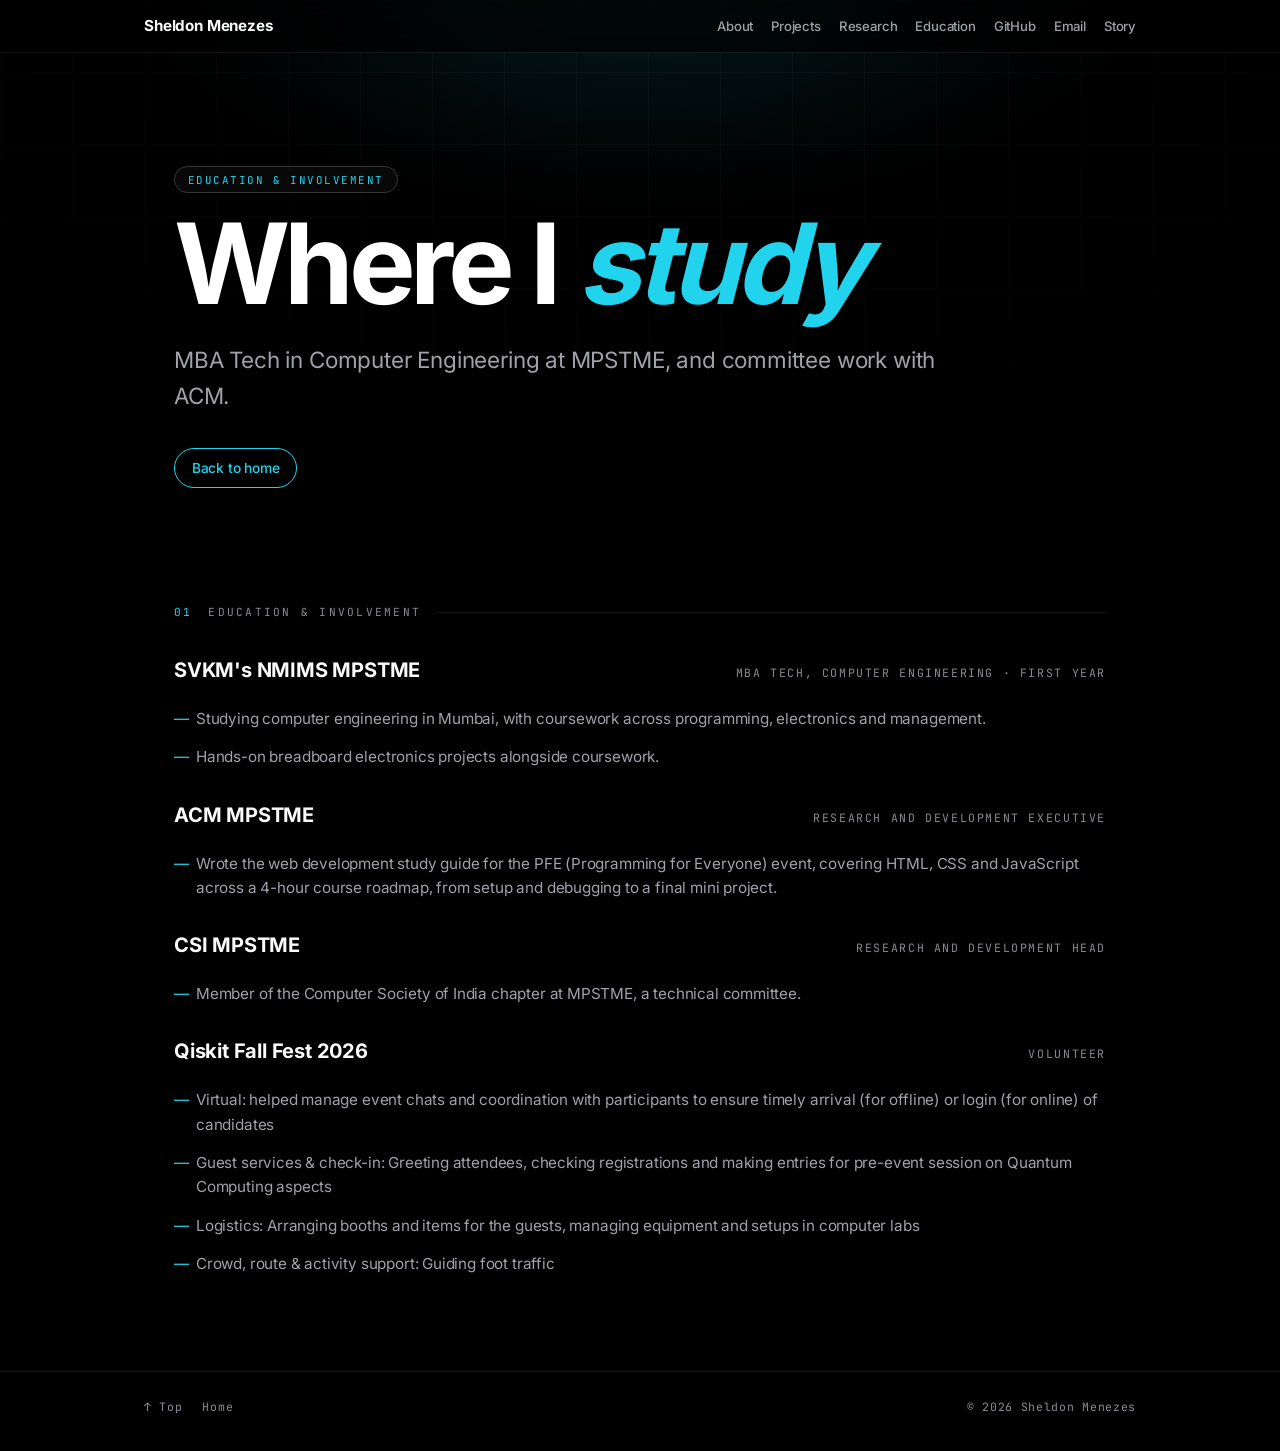
==== education.html @ 3f1d1979 "Update education.html" ====
<!doctype html>
<html lang="en">
<head>
<meta charset="utf-8">
<meta name="viewport" content="width=device-width, initial-scale=1">
<meta name="theme-color" content="#101311">
<meta name="description" content="Education and involvement: MBA Tech Computer Engineering at SVKM NMIMS MPSTME, and ACM MPSTME.">
<title>Education | Sheldon Menezes</title>
<meta property="og:type" content="website"><meta property="og:site_name" content="Sheldon Menezes"><meta property="og:title" content="Education | Sheldon Menezes"><meta property="og:description" content="Education and involvement: MBA Tech Computer Engineering at SVKM NMIMS MPSTME, and ACM MPSTME."><meta property="og:url" content="https://brightshadow.xyz/education.html"><meta name="twitter:card" content="summary_large_image"><meta name="twitter:title" content="Education | Sheldon Menezes"><meta name="twitter:description" content="Education and involvement: MBA Tech Computer Engineering at SVKM NMIMS MPSTME, and ACM MPSTME."><link rel="icon" type="image/svg+xml" href="favicon.svg">
<meta property="og:image" content="https://brightshadow.xyz/og-image.png"><meta property="og:image:width" content="1200"><meta property="og:image:height" content="630"><meta property="og:image:alt" content="Sheldon Menezes logo, a white outlined spade on black"><meta name="twitter:image" content="https://brightshadow.xyz/og-image.png">
<link rel="icon" type="image/png" sizes="32x32" href="favicon-32.png"><link rel="icon" type="image/png" sizes="192x192" href="icon-192.png"><link rel="apple-touch-icon" href="apple-touch-icon.png">
<style>
@font-face{font-family:Instrument Serif;font-style:italic;font-weight:400;font-display:swap;src:url([data-uri])format("woff2")}@font-face{font-family:Inter;font-style:normal;font-weight:100 900;font-display:swap;src:url([data-uri])format("woff2")}@font-face{font-family:JetBrains Mono;font-style:normal;font-weight:400 800;font-display:swap;src:url([data-uri])format("woff2")}:root{--lightningcss-light:initial;--lightningcss-dark: ;color-scheme:light dark;--bg:#14120f;--bg-lift:#1d1a15;--ink:#ede8df;--ink-dim:#a69d8e;--ink-faint:#8b8375;--accent:#e0a054;--hairline:#ede8df1a;--pill-border:#ede8df38;--nav-bg:#14120f8c;--code-bg:#100e0b;--grain-opacity:.05;--mono:"JetBrains Mono", ui-monospace, SFMono-Regular, Menlo, Consolas, monospace}@media (prefers-color-scheme:dark){:root{--lightningcss-light: ;--lightningcss-dark:initial}}:root[data-theme=light]{--lightningcss-light:initial;--lightningcss-dark: ;color-scheme:light;--bg:#f7f4ee;--bg-lift:#efe9dd;--ink:#211d18;--ink-dim:#6e6659;--ink-faint:#706859;--accent:#a8492a;--hairline:#ddd6c9;--pill-border:#c9c1b1;--nav-bg:#f7f4ee9e;--code-bg:#efe9dd;--grain-opacity:.11}@media (width<=640px){:root{--nav-bg:#14120fcc}:root[data-theme=light]{--nav-bg:#f7f4eed6}}*{box-sizing:border-box;margin:0;padding:0}html{scroll-behavior:smooth}body{background:var(--bg);color:var(--ink);-webkit-font-smoothing:antialiased;font-family:Inter,system-ui,-apple-system,sans-serif;font-size:16px;line-height:1.6}body:after{content:"";z-index:200;pointer-events:none;opacity:var(--grain-opacity);background-image:url("data:image/svg+xml,%3Csvg xmlns='http://www.w3.org/2000/svg' width='180' height='180'%3E%3Cfilter id='n'%3E%3CfeTurbulence type='fractalNoise' baseFrequency='0.9' numOctaves='3' stitchTiles='stitch'/%3E%3C/filter%3E%3Crect width='100%25' height='100%25' filter='url(%23n)'/%3E%3C/svg%3E");position:fixed;inset:0}a{color:inherit}::selection{background:var(--accent);color:var(--bg)}img{max-width:100%}.wrap{max-width:980px;margin:0 auto;padding:0 24px}.wrap-wide{max-width:1040px;margin:0 auto;padding:0 24px}body>nav{z-index:100;background:var(--nav-bg);backdrop-filter:blur(18px);border-bottom:1px solid var(--hairline);position:fixed;top:0;left:0;right:0}.theme-toggle{color:var(--ink-dim);cursor:pointer;background:0 0;border:none;justify-content:center;align-items:center;padding:2px;line-height:0;transition:color .2s,transform .15s;display:inline-flex}.theme-toggle:hover{color:var(--accent)}.theme-toggle:active{transform:scale(.88)}.theme-toggle svg{width:18px;height:18px;display:block}.theme-toggle .i-moon,:root[data-theme=light] .theme-toggle .i-sun{display:none}:root[data-theme=light] .theme-toggle .i-moon{display:block}.quick .theme-toggle{border:1px solid var(--pill-border);width:40px;height:40px;color:var(--ink);border-radius:999px}.quick .theme-toggle:hover{border-color:var(--accent);color:var(--accent)}@media (width<=640px){.quick li:has(.theme-toggle){display:none}}.js body>nav{opacity:0;pointer-events:none;transition:transform .35s,opacity .35s;transform:translateY(-100%)}.js body>nav.show{opacity:1;pointer-events:auto;transform:translateY(0)}.js body.has-topnav>nav{opacity:1;pointer-events:auto;transform:none}.nav-inner{flex-wrap:wrap;justify-content:space-between;align-items:center;gap:0 16px;max-width:1040px;min-height:52px;margin:0 auto;padding:0 24px;display:flex}.wordmark{letter-spacing:-.01em;white-space:nowrap;padding:14px 0;font-size:.95rem;font-weight:700;text-decoration:none}.nav-links{flex-wrap:wrap;align-items:center;gap:18px;padding:8px 0;display:flex}.nav-links a{color:var(--ink-dim);white-space:nowrap;font-size:.82rem;font-weight:500;text-decoration:none;transition:color .15s}.nav-links a.here{color:var(--accent)}.nav-links a:hover{color:var(--accent);text-underline-offset:4px;text-decoration:underline}header.hero{align-items:flex-end;min-height:min(60vh,600px);padding-top:88px;padding-bottom:52px;display:flex}.kicker{font-family:var(--mono);letter-spacing:.18em;color:var(--accent);margin-bottom:20px;font-size:.72rem}.hero h1{letter-spacing:-.035em;margin-bottom:24px;font-size:clamp(3rem,11vw,7rem);font-weight:900;line-height:.98}.tagline{color:var(--ink-dim);max-width:34em;margin-bottom:34px;font-size:clamp(1.1rem,2.4vw,1.4rem)}.tagline em{color:var(--ink);letter-spacing:.005em;font-family:Instrument Serif,Georgia,serif;font-size:1.14em;font-style:italic}.quick{flex-wrap:wrap;gap:.6rem;list-style:none;display:flex}.quick a{border:1px solid var(--pill-border);color:var(--ink);border-radius:999px;padding:.5rem 1.05rem;font-size:.86rem;font-weight:500;text-decoration:none;transition:background .16s,color .16s,border-color .16s;display:inline-block}.quick a:hover,.quick a:focus-visible{background:var(--ink);border-color:var(--ink);color:var(--bg)}.quick a.primary{border-color:var(--accent);color:var(--accent)}.quick a.primary:hover,.quick a.primary:focus-visible{background:var(--accent);border-color:var(--accent);color:var(--bg)}main.home{counter-reset:sec}main.home>section{padding:64px 0 24px}.label{counter-increment:sec;font-family:var(--mono);letter-spacing:.2em;text-transform:uppercase;color:var(--ink-faint);align-items:center;gap:1rem;margin-bottom:10px;font-size:.7rem;font-weight:400;display:flex}.label:before{content:counter(sec, decimal-leading-zero);color:var(--accent)}.label:after{content:"";background:var(--hairline);flex:1;height:1px}.js .label:after{transform-origin:0;transition:transform .9s cubic-bezier(.22,1,.36,1) .25s;transform:scaleX(0)}.js .label.in:after{transform:scaleX(1)}.row{border-bottom:1px solid var(--hairline);border-left:2px solid #0000;justify-content:space-between;align-items:baseline;gap:24px;margin:0 -16px;padding:18px 16px;transition:background .18s,border-left-color .18s,transform .18s;display:flex}.row:hover{background:var(--bg-lift);border-left-color:var(--accent);transform:translate(6px)}.row .org{flex:none;min-width:11.5em;font-size:1rem;font-weight:700}.row .finding{color:var(--ink-dim);flex:1;font-size:.95rem}a.row{color:inherit;text-decoration:none}.aside{border-left:2px solid var(--accent);color:var(--ink-dim);max-width:44em;margin-top:22px;padding-left:16px;font-size:.95rem}.aside strong{color:var(--ink);font-weight:500}.row-lg{padding:24px 16px}.row-lg .name{letter-spacing:-.02em;flex:none;min-width:8.5em;font-size:1.6rem;font-weight:700;line-height:1.2}.row-lg:hover .name{color:var(--accent)}.row-lg .name .arrow{color:var(--accent);vertical-align:.25em;margin-left:2px;font-size:1.1rem;font-weight:400}.row-lg .desc{color:var(--ink-dim);flex:1;max-width:30em;font-size:.95rem}.row-lg .desc .stack{font-family:var(--mono);letter-spacing:.04em;color:var(--ink-faint);margin-top:6px;font-size:.72rem;display:block}.xp-head{flex-wrap:wrap;justify-content:space-between;align-items:baseline;gap:16px;padding:22px 0 4px;display:flex}.xp-head h3{letter-spacing:-.01em;font-size:1.25rem;font-weight:700}.xp-head .role{font-family:var(--mono);letter-spacing:.14em;text-transform:uppercase;color:var(--ink-faint);font-size:.72rem}.xp ul{margin:10px 0 0;list-style:none}.xp li{color:var(--ink-dim);padding:7px 0 7px 22px;font-size:.95rem;position:relative}.xp li:before{content:"—";color:var(--accent);position:absolute;left:0}.xp li strong{color:var(--ink);font-weight:500}.campus{border-top:1px solid var(--hairline);color:var(--ink-faint);max-width:44em;margin-top:20px;padding-top:16px;font-size:.88rem}.section-head{align-items:center;gap:1rem;margin-bottom:1.6rem;display:flex}.section-head .label{flex:1;margin-bottom:0}.all-link{font-family:var(--mono);letter-spacing:.08em;color:var(--accent);white-space:nowrap;font-size:.72rem;text-decoration:none}.all-link:hover{text-underline-offset:4px;text-decoration:underline}.see-more-wrap{justify-content:center;margin-top:30px;display:flex}.see-more{font-family:var(--mono);letter-spacing:.12em;text-transform:uppercase;color:var(--ink-dim);border:1px solid var(--pill-border);border-radius:999px;align-items:center;gap:.5rem;padding:.7rem 1.5rem;font-size:.72rem;text-decoration:none;transition:border-color .16s,color .16s,background .16s;display:inline-flex}.see-more:hover{border-color:var(--accent);color:var(--accent);background:var(--bg-lift)}.see-more .arr{transition:transform .16s}.see-more:hover .arr{transform:translate(3px)}.research-list{margin-top:8px}.disclosure{border-bottom:1px solid var(--hairline);border-left:2px solid #0000;margin:0 -16px;padding:22px 16px;transition:background .18s,border-left-color .18s}.disclosure:first-child{border-top:1px solid var(--hairline)}.disclosure:hover{background:var(--bg-lift);border-left-color:var(--accent)}.d-head{flex-wrap:wrap;justify-content:space-between;align-items:baseline;gap:8px 20px;display:flex}.d-org{letter-spacing:-.01em;font-size:1.12rem;font-weight:700}.d-type{font-family:var(--mono);letter-spacing:.14em;text-transform:uppercase;color:var(--accent);white-space:nowrap;font-size:.64rem}.d-detail{color:var(--ink-dim);max-width:54em;margin-top:8px;font-size:.96rem}.cards{grid-template-columns:repeat(2,1fr);gap:26px;display:grid}.cards.three{grid-template-columns:repeat(3,1fr)}.card{border:1px solid var(--hairline);color:inherit;background:var(--bg-lift);border-radius:12px;flex-direction:column;text-decoration:none;transition:transform .2s,border-color .2s;display:flex;overflow:hidden}.card:hover{border-color:var(--pill-border);transform:translateY(-4px)}.card-cover{aspect-ratio:16/9;object-fit:cover;border-bottom:1px solid var(--hairline);width:100%;height:auto;display:block}.card-body{flex-direction:column;flex:1;gap:7px;padding:16px 18px 20px;display:flex}.card-tag{font-family:var(--mono);letter-spacing:.14em;text-transform:uppercase;color:var(--accent);font-size:.64rem}.card h3{letter-spacing:-.01em;font-size:1.1rem;font-weight:700;line-height:1.28}.card:hover h3{color:var(--accent)}.card-excerpt{color:var(--ink-dim);flex:1;font-size:.9rem}.card-meta{font-family:var(--mono);letter-spacing:.06em;color:var(--ink-faint);margin-top:2px;font-size:.66rem}.page-head{padding-top:26px;padding-bottom:8px}.crumb{font-family:var(--mono);letter-spacing:.1em;color:var(--ink-faint);font-size:.72rem;text-decoration:none}.crumb:hover{color:var(--accent)}.page-head h1{letter-spacing:-.035em;margin:22px 0 14px;font-size:clamp(2.6rem,8vw,4.4rem);font-weight:900;line-height:1}.page-head h1 em{color:var(--accent);font-family:Instrument Serif,Georgia,serif;font-style:italic;font-weight:400}.page-head .intro{color:var(--ink-dim);max-width:40em;font-size:1.02rem}.featured{border:1px solid var(--hairline);color:inherit;border-radius:14px;grid-template-columns:1.15fr 1fr;gap:0;margin-top:26px;text-decoration:none;transition:border-color .2s,transform .2s;display:grid;overflow:hidden}.featured:hover{border-color:var(--pill-border);transform:translateY(-4px)}.featured .cover{object-fit:contain;background:#14120f;width:100%;height:100%;min-height:260px;display:block}.featured .body{flex-direction:column;justify-content:center;gap:12px;padding:34px 36px;display:flex}.featured .flag{font-family:var(--mono);letter-spacing:.18em;text-transform:uppercase;color:var(--accent);font-size:.66rem}.featured h2{letter-spacing:-.02em;font-size:clamp(1.5rem,3.2vw,2.1rem);font-weight:800;line-height:1.15}.featured:hover h2{color:var(--accent)}.featured .excerpt{color:var(--ink-dim);font-size:.98rem}.featured .meta{font-family:var(--mono);letter-spacing:.06em;color:var(--ink-faint);margin-top:4px;font-size:.7rem}.list-label{font-family:var(--mono);letter-spacing:.2em;text-transform:uppercase;color:var(--ink-faint);align-items:center;gap:1rem;margin:48px 0 24px;font-size:.7rem;font-weight:400;display:flex}.list-label:after{content:"";background:var(--hairline);flex:1;height:1px}article{max-width:760px;margin:0 auto;padding:0 24px}.post-head{padding-top:26px}.eyebrow{font-family:var(--mono);letter-spacing:.16em;text-transform:uppercase;color:var(--accent);margin:26px 0 16px;font-size:.68rem}h1.title{letter-spacing:-.03em;font-size:clamp(2rem,5.6vw,3.3rem);font-weight:900;line-height:1.05}.subtitle{color:var(--ink-dim);max-width:40em;margin-top:14px;font-size:1.1rem}.byline{font-family:var(--mono);letter-spacing:.04em;color:var(--ink-faint);flex-wrap:wrap;align-items:center;gap:8px 18px;margin-top:20px;padding-bottom:4px;font-size:.72rem;display:flex}.byline .who{color:var(--ink-dim)}.cover-hero{aspect-ratio:16/8;object-fit:cover;border:1px solid var(--hairline);border-radius:14px;width:100%;height:auto;margin:30px 0 8px;display:block}.cover-cap{color:var(--ink-faint);margin-bottom:8px;font-size:.78rem;font-style:italic}.proj-bar{border-top:1px solid var(--hairline);border-bottom:1px solid var(--hairline);flex-wrap:wrap;align-items:center;gap:14px 24px;margin-top:22px;padding:16px 0;display:flex}.proj-facts{font-family:var(--mono);letter-spacing:.06em;color:var(--ink-faint);flex-wrap:wrap;flex:1;gap:14px 22px;font-size:.7rem;display:flex}.proj-facts b{color:var(--ink-dim);font-weight:500}.proj-actions{flex-wrap:wrap;gap:10px;display:flex}.btn{white-space:nowrap;border-radius:999px;padding:9px 18px;font-size:.82rem;font-weight:600;text-decoration:none;transition:background .15s,color .15s,border-color .15s}.btn.primary{color:var(--bg);background:var(--accent);border:1px solid var(--accent)}.btn.primary:hover{color:var(--accent);background:0 0}.btn.ghost{color:var(--ink);border:1px solid var(--pill-border)}.btn.ghost:hover{border-color:var(--ink);background:var(--ink);color:var(--bg)}.prose{margin-top:34px}.prose>p{color:var(--ink);margin:0 0 1.35rem;font-size:1.06rem}.prose>p:first-of-type:first-letter{float:left;color:var(--accent);padding:.1em .12em 0 0;font-family:Instrument Serif,Georgia,serif;font-size:3.3rem;font-style:italic;line-height:.8}.prose .lead{color:var(--ink-dim);font-size:1.18rem}.prose .lead:first-letter{float:none;font-size:inherit;color:inherit;padding:0;font-family:inherit;font-style:normal}.prose h2{letter-spacing:-.02em;margin:2.6rem 0 1rem;padding-top:.4rem;font-size:1.5rem;font-weight:800}.prose h2:before{content:"§ ";color:var(--accent);font-weight:400}.prose h3{margin:1.8rem 0 .7rem;font-size:1.15rem;font-weight:700}.prose a{color:inherit;text-decoration:underline;-webkit-text-decoration-color:var(--pill-border);text-decoration-color:var(--pill-border);text-underline-offset:3px;transition:color .15s,text-decoration-color .15s}.prose a:hover{color:var(--accent);-webkit-text-decoration-color:var(--accent);text-decoration-color:var(--accent)}.prose strong{font-weight:700}.prose ul,.prose ol{margin:0 0 1.35rem;padding-left:1.3rem}.prose li{color:var(--ink);margin-bottom:.5rem}.prose li::marker{color:var(--accent)}.prose blockquote{border-left:3px solid var(--accent);color:var(--ink);margin:1.6rem 0;padding:.4rem 0 .4rem 1.4rem;font-family:Instrument Serif,Georgia,serif;font-size:1.3rem;font-style:italic;line-height:1.45}.prose img{border:1px solid var(--hairline);background:var(--bg-lift);border-radius:12px;width:100%;height:auto;margin:2rem 0 .6rem;display:block}.prose figure{margin:2rem 0}.prose figure img{margin:0}.prose figcaption{color:var(--ink-faint);text-align:center;margin-top:10px;font-size:.82rem;font-style:italic}.prose hr{text-align:center;color:var(--ink-faint);border:none;margin:2.6rem 0}.prose hr:before{content:"* * *";letter-spacing:.5em}.prose table{border-collapse:collapse;width:100%;margin:1.6rem 0;font-size:.9rem}.prose th,.prose td{text-align:left;border:1px solid var(--hairline);vertical-align:top;padding:9px 14px}.prose thead th{font-family:var(--mono);letter-spacing:.03em;text-transform:uppercase;color:var(--ink-dim);background:var(--bg-lift);font-size:.72rem}.prose tbody tr:hover{background:var(--bg-lift)}.prose .contains-task-list{padding-left:0;list-style:none}.prose .task-list-item{padding-left:0}.prose .task-list-item::marker{content:""}.prose .task-list-item input{accent-color:var(--accent);margin-right:.55rem}.prose del{color:var(--ink-faint)}.prose :not(pre)>code{font-family:var(--mono);background:var(--code-bg);border:1px solid var(--hairline);color:var(--accent);border-radius:5px;padding:.1em .4em;font-size:.86em}.prose pre{background:var(--code-bg);border:1px solid var(--hairline);border-radius:12px;margin:1.6rem 0;padding:18px 20px;font-size:.85rem;line-height:1.6;overflow-x:auto}.prose pre code{font-family:var(--mono);background:0 0;border:none;padding:0}.prose .astro-code,.prose .astro-code span{color:var(--shiki-dark)}:root[data-theme=light] .prose .astro-code,:root[data-theme=light] .prose .astro-code span{color:var(--shiki-light)}.code-wrap{position:relative}.copy-btn{background:var(--bg-lift);border:1px solid var(--hairline);width:30px;height:30px;color:var(--ink-dim);cursor:pointer;opacity:0;border-radius:7px;justify-content:center;align-items:center;padding:0;transition:opacity .16s,color .16s,border-color .16s;display:inline-flex;position:absolute;top:13px;right:12px}.code-wrap:hover .copy-btn,.copy-btn:focus-visible{opacity:1}.copy-btn:hover{color:var(--accent);border-color:var(--accent)}.copy-btn svg{width:15px;height:15px;display:block}.copy-btn .i-check{display:none}.code-wrap.copied .copy-btn{opacity:1;color:var(--accent);border-color:var(--accent)}.code-wrap.copied .copy-btn .i-copy{display:none}.code-wrap.copied .copy-btn .i-check{display:block}@media (hover:none){.copy-btn{opacity:1}}.prose .admonition{--admon:var(--ink-dim);border:1px solid var(--hairline);border-left:3px solid var(--admon);background:color-mix(in srgb, var(--admon) 8%, transparent);border-radius:8px;margin:1.6rem 0;padding:14px 18px}.prose .admonition>:first-child{margin-top:0}.prose .admonition>:last-child{margin-bottom:0}.prose .admonition:before{font-family:var(--mono);letter-spacing:.16em;text-transform:uppercase;color:var(--admon);margin-bottom:7px;font-size:.64rem;font-weight:700;display:block}.prose .admonition.info{--admon:#5c86b3}.prose .admonition.warning{--admon:#cf9636}.prose .admonition.error{--admon:#c85a44}.prose .admonition.success{--admon:#6f9457}.prose .admonition.info:before{content:"Info"}.prose .admonition.warning:before{content:"Warning"}.prose .admonition.error:before{content:"Error"}.prose .admonition.success:before{content:"Success"}.prose iframe{aspect-ratio:16/9;border:1px solid var(--hairline);background:var(--bg-lift);border-radius:12px;width:100%;height:auto;margin:2rem 0;display:block}.prose video{border:1px solid var(--hairline);background:#000;border-radius:12px;width:100%;height:auto;margin:2rem 0;display:block}.prose figure video,.prose figure iframe{margin:0}.chips{flex-wrap:wrap;gap:8px;margin:.4rem 0 1.6rem;display:flex}.chip{font-family:var(--mono);letter-spacing:.02em;color:var(--ink-dim);background:var(--code-bg);border:1px solid var(--hairline);border-radius:6px;padding:5px 11px;font-size:.74rem}.endcard{border:1px solid var(--hairline);background:var(--bg-lift);border-radius:14px;flex-wrap:wrap;align-items:flex-start;gap:16px;margin:3rem 0 0;padding:24px;display:flex}.endcard .txt{flex:1;min-width:220px}.endcard .ec-title{margin-bottom:4px;font-size:1rem;font-weight:700}.endcard p{color:var(--ink-dim);margin-bottom:12px;font-size:.9rem}.endcard .cta{color:var(--accent);border:1px solid var(--accent);border-radius:999px;padding:8px 18px;font-size:.86rem;font-weight:600;text-decoration:none;transition:background .15s,color .15s;display:inline-block}.endcard .cta:hover{background:var(--accent);color:var(--bg)}.pager{grid-template-columns:1fr 1fr;gap:14px;margin-top:44px;display:grid}.pager a{border:1px solid var(--hairline);color:inherit;border-radius:12px;flex-direction:column;gap:5px;padding:16px 18px;text-decoration:none;transition:border-color .18s,transform .18s,background .18s;display:flex}.pager a:hover{border-color:var(--pill-border);background:var(--bg-lift);transform:translateY(-2px)}.pager .plabel{font-family:var(--mono);letter-spacing:.14em;text-transform:uppercase;color:var(--ink-faint);font-size:.64rem}.pager .ptitle{color:var(--ink);font-size:.95rem;font-weight:600;line-height:1.3}.pager a:hover .ptitle{color:var(--accent)}.pager .next{text-align:right}.contact-block{text-align:center;padding:72px 0 88px}.contact-block h2{letter-spacing:-.03em;margin-bottom:14px;font-size:clamp(1.8rem,5vw,3rem);font-weight:900}.contact-block h2 em{color:var(--accent);font-family:Instrument Serif,Georgia,serif;font-size:1.08em;font-style:italic;font-weight:400}.contact-block p{color:var(--ink-dim);max-width:36em;margin:0 auto 32px;font-size:.98rem}.cta-btn{color:var(--accent);border:1px solid var(--accent);padding:14px 32px;font-size:1rem;font-weight:700;text-decoration:none;transition:background .15s,color .15s;display:inline-block}.cta-btn:hover{background:var(--accent);color:var(--bg)}.progress{background:var(--accent);z-index:300;width:0;height:2px;position:fixed;top:0;left:0}.nf{text-align:center;flex-direction:column;justify-content:center;align-items:center;min-height:100svh;padding:24px;display:flex}.nf-code{font-family:var(--mono);letter-spacing:.2em;text-transform:uppercase;color:var(--accent);margin-bottom:18px;font-size:.72rem}.nf-title{letter-spacing:-.04em;font-size:clamp(1.5rem,7vw,1rem);font-weight:900;line-height:.95}.nf-sub{color:var(--ink-dim);max-width:28em;margin:16px 0 34px;font-size:.8rem}.nf-home{color:var(--accent);border:1px solid var(--accent);border-radius:999px;align-items:center;gap:.3rem;padding:.6rem 1.5rem;font-size:.8rem;font-weight:600;text-decoration:none;transition:background .16s,color .16s;display:inline-flex}.nf-home:hover{background:var(--accent);color:var(--bg)}footer{border-top:1px solid var(--hairline);margin-top:64px;padding:26px 0 34px}.foot-inner{font-family:var(--mono);letter-spacing:.06em;color:var(--ink-faint);flex-wrap:wrap;justify-content:space-between;gap:12px 24px;font-size:.72rem;display:flex}.foot-inner a{color:var(--ink-faint);text-decoration:none}.foot-inner a:hover{color:var(--accent);text-underline-offset:4px;text-decoration:underline}.foot-left{flex-wrap:wrap;gap:20px;display:flex}.nf-puzzle{--maze-wall:#6f675b;border:1px solid var(--hairline);background:var(--bg-lift);border-radius:14px;width:min(520px,92vw);margin-top:18px;padding:16px}:root[data-theme=light] .nf-puzzle{--maze-wall:#8a8170}.nf-puzzle h2{font-family:var(--mono);letter-spacing:.16em;text-transform:uppercase;color:var(--ink-faint);font-size:.72rem;font-weight:500}.nf-puzzle p{color:var(--ink-dim);margin-top:8px;font-size:.92rem}.puz-meta{flex-wrap:nowrap;justify-content:space-between;align-items:center;gap:8px;margin-top:12px;display:flex}.puz-status{font-family:var(--mono);letter-spacing:.12em;text-transform:uppercase;color:var(--ink-faint);text-overflow:ellipsis;white-space:nowrap;min-width:0;font-size:.66rem;overflow:hidden}.puz-actions{gap:8px;display:flex}.puz-actions button{font-family:var(--mono);letter-spacing:.12em;text-transform:uppercase;color:var(--ink-dim);border:1px solid var(--hairline);cursor:pointer;background:0 0;border-radius:999px;padding:8px 12px;font-size:.66rem;transition:border-color .15s,color .15s,background .15s}.puz-actions button:hover{color:var(--accent);border-color:var(--accent)}.nf-puzzle.solved .puz-status{color:var(--accent)}.maze-wrap{isolation:isolate;border:1px solid var(--hairline);background:var(--bg);overscroll-behavior:contain;border-radius:12px;justify-content:center;margin-top:14px;padding:10px;display:flex;position:relative}canvas.maze{outline:1px solid var(--hairline);outline-offset:-1px;touch-action:none;border-radius:10px;display:block}.maze-pad{grid-template-columns:repeat(3,1fr);gap:8px;max-width:220px;margin-top:12px;margin-left:auto;margin-right:auto;display:grid}.maze-pad button{border:1px solid var(--hairline);background:var(--bg);height:36px;color:var(--ink);font-family:var(--mono);cursor:pointer;border-radius:12px;font-size:.82rem;transition:border-color .15s,color .15s,transform .1s}.maze-pad button:hover{border-color:var(--pill-border);color:var(--accent)}.maze-pad button:active{transform:scale(.98)}.maze-pad button[data-dir=up]{grid-column:2}.maze-pad button[data-dir=left]{grid-area:2/1}.maze-pad button[data-dir=down]{grid-area:2/2}.maze-pad button[data-dir=right]{grid-area:2/3}@media (width>=860px){.maze-pad{max-width:220px}.maze-pad button{height:38px}}@media (width<=420px){.nf-puzzle{padding:14px}.puz-meta{gap:6px;margin-top:10px}.puz-actions{gap:6px}.puz-actions button{padding:7px 9px;font-size:.62rem}.maze-wrap{padding:8px}.maze-pad{gap:6px;max-width:200px;margin-top:10px}.maze-pad button{height:34px;font-size:.78rem}}.maze-win{z-index:2;pointer-events:none;place-items:center;padding:14px;display:grid;position:absolute;inset:0}.maze-win[hidden]{display:none!important}.maze-win:before{content:"";background:#0000006b;position:absolute;inset:0}:root[data-theme=light] .maze-win:before{background:#00000038}.maze-win__card{border:1px solid var(--pill-border);background:color-mix(in srgb, var(--bg) 92%, var(--accent));border-radius:14px;width:min(360px,92%);padding:14px 16px;position:relative;box-shadow:0 18px 70px #00000059}.maze-win__title{letter-spacing:-.02em;font-weight:900}.maze-win__stats{color:var(--ink-dim);font-family:var(--mono);letter-spacing:.08em;margin-top:6px;font-size:.68rem}.nf-puzzle[data-tier=win] .maze-win__card{border-color:color-mix(in srgb, var(--accent) 35%, var(--pill-border))}.nf-puzzle[data-tier=perfect] .maze-win__card{border-color:color-mix(in srgb, var(--accent) 55%, var(--pill-border))}.nf-puzzle[data-tier=legendary] .maze-win__card{border-color:var(--accent)}@keyframes mazeGlow{0%{opacity:0;transform:translateY(2px);box-shadow:0 0 #0000}to{opacity:1;transform:none;box-shadow:0 18px 60px #00000038}}.nf-puzzle.solved .maze-win__card{animation:.55s cubic-bezier(.22,1,.36,1) both mazeGlow}@keyframes mazeLegend{0%,to{box-shadow:0 18px 70px #00000059}50%{box-shadow:0 22px 95px #00000073}}.nf-puzzle[data-tier=legendary] .maze-win__card{animation:.55s cubic-bezier(.22,1,.36,1) both mazeGlow,1.3s ease-in-out .55s 2 mazeLegend}@keyframes mazePulse{0%,to{border-color:var(--hairline)}50%{border-color:color-mix(in srgb, var(--accent) 55%, var(--hairline))}}.nf-puzzle.solved .maze-wrap{animation:1.2s ease-in-out 2 mazePulse}@media (prefers-reduced-motion:reduce){.nf-puzzle.solved .maze-win,.nf-puzzle.solved .maze-wrap{animation:none}}.js .reveal{opacity:0;filter:blur(6px);transition:opacity .7s,transform .7s,filter .7s;transition-delay:var(--d,0s);transform:translateY(16px)}.js .reveal.in{opacity:1;filter:none;transform:none}@keyframes heroIn{0%{transform:translateY(16px)}to{transform:none}}.js .hero-in{animation:.7s cubic-bezier(.22,1,.36,1) both heroIn;animation-delay:var(--d,0s)}@media (prefers-reduced-motion:reduce){html{scroll-behavior:auto}.js body>nav{transition:none}.js .reveal{opacity:1;filter:none;transition:none;transform:none}.js .hero-in{animation:none}.js .label:after{transition:none;transform:none}.progress{display:none}.row,.card,.featured,.cta-btn,.quick a,.nav-links a,.pager a{transition:none}.row:hover{transform:none}}@media (width<=860px){.cards.three{grid-template-columns:repeat(2,1fr)}.featured{grid-template-columns:1fr}.featured .cover{aspect-ratio:1200/630;min-height:0}}@media (width<=640px){.nav-inner{justify-content:center;padding:0 14px 4px}.wordmark{padding:12px 0 2px}.nav-links{justify-content:space-between;gap:2px 6px;padding:0 0 6px}.nav-links a{text-align:center;margin:0 -5px;padding:6px 5px;font-size:.72rem}header.hero{min-height:0;padding-top:72px;padding-bottom:40px}.page-head,.post-head{padding-top:16px}.quick{grid-template-columns:repeat(3,1fr);gap:.55rem;display:grid}.quick li:first-child{grid-column:1/-1}.quick li{display:flex}.quick a{text-align:center;flex:1;padding:.6rem .5rem}.d-head{flex-direction:column;align-items:flex-start;gap:3px}.row,.row-lg{flex-direction:column;align-items:flex-start;gap:6px}.row .org,.row-lg .name{min-width:0}.row-lg .desc{max-width:none}.cards,.cards.three{grid-template-columns:1fr;gap:20px}.featured .body{padding:24px 22px}main.home>section{padding:44px 0 20px}.contact-block{padding:52px 0 60px}.list-label{margin:34px 0 20px}footer{margin-top:48px}.proj-actions{width:100%}.proj-actions .btn{text-align:center;flex:1}.pager{grid-template-columns:1fr}.pager .next{text-align:left}.foot-inner{flex-direction:column;gap:10px}}@media (width<=340px){.nav-links a{font-size:.68rem}}@media (width<=640px){.cards.compact{display:block}.cards.compact .card{border:0;border-bottom:1px solid var(--hairline);background:0 0;border-left:2px solid #0000;border-radius:0;grid-template-columns:minmax(0,1fr) auto;gap:5px 14px;margin:0 -16px;padding:16px;display:grid;overflow:visible}.cards.compact .card:hover{background:var(--bg-lift);border-left-color:var(--accent);transform:none}.cards.compact .card-cover{display:none}.cards.compact .card-body{display:contents}.cards.compact .card h3{grid-area:1/1;font-size:1.06rem}.cards.compact .card h3:after{content:"↗";color:var(--accent);margin-left:4px;font-size:.85em;font-weight:400}.cards.compact .card-tag{white-space:nowrap;grid-area:1/2;align-self:baseline;font-size:.6rem}.cards.compact .card-excerpt{-webkit-line-clamp:2;line-clamp:2;-webkit-box-orient:vertical;grid-column:1/-1;font-size:.88rem;display:-webkit-box;overflow:hidden}.cards.compact .card-meta{grid-column:1/-1;margin-top:0}}@media (width<=640px) and (hover:hover) and (prefers-reduced-motion:no-preference){.cards.compact .card{transition:background .18s,border-left-color .18s,transform .18s}.cards.compact .card:hover{transform:translate(6px)}}.btn.play-copy{cursor:pointer;font-family:inherit}.btn.play-copy code{font-family:var(--mono);font-size:.8rem;font-weight:500}.play-strip{border:1px solid var(--hairline);background:var(--bg-lift);border-radius:12px;flex-wrap:wrap;justify-content:space-between;align-items:center;gap:12px 20px;margin-top:22px;padding:14px 16px;display:flex}.play-strip-text{color:var(--ink-dim);flex:18em;font-size:.95rem}.play-strip-text a{color:var(--accent)}.play-strip-label{color:var(--ink);font-weight:500}.play-strip-cmd{font-family:var(--mono);color:var(--ink);background:var(--code-bg);border:1px solid var(--pill-border);cursor:pointer;border-radius:8px;align-items:center;gap:12px;padding:8px 12px;font-size:.86rem;transition:border-color .15s,color .15s;display:inline-flex}.play-strip-cmd code{font-family:inherit}.play-strip-hint{letter-spacing:.08em;color:var(--ink-faint);font-size:.66rem}.play-strip-cmd:hover,.play-strip-cmd.copied{border-color:var(--accent)}.play-strip-cmd:hover .play-strip-hint,.play-strip-cmd.copied .play-strip-hint{color:var(--accent)}.prose .play-cta{border:1px solid var(--accent);background:var(--bg-lift);border-radius:14px;margin:0 0 2rem;padding:18px 20px}.prose .play-cta p{margin:0}.prose .play-cta-label{font-family:var(--mono);letter-spacing:.14em;text-transform:uppercase;color:var(--accent);font-size:.7rem}.prose .play-cta pre{margin:10px 0 12px;font-size:1.1rem}.prose .play-cta-note{color:var(--ink-dim);font-size:.9rem}.prose .play-cta-note code{white-space:nowrap}.prose kbd{font-family:var(--mono);color:var(--ink);background:var(--code-bg);border:1px solid var(--pill-border);white-space:nowrap;border-radius:4px;padding:.05em .4em;font-size:.82em}@media (width<=640px){.play-strip-cmd{justify-content:space-between;width:100%}}

:root{color-scheme:dark;--bg:#101311;--bg-lift:#191e1a;--ink:#eef1e9;--ink-dim:#abb4a8;--ink-faint:#8a9684;--accent:#22d3ee;--hairline:#eef1e91a;--pill-border:#eef1e938;--nav-bg:#1013118c;--code-bg:#0c0f0d;--grain-opacity:.04}
@media (width<=640px){:root{--nav-bg:#101311cc}}
@media (width<=640px){header.hero{padding-top:128px}}

</style>
<link rel="stylesheet" href="vercel.css">
</head>
<body id="top">
<nav><div class="nav-inner"><a class="wordmark" href="index.html">Sheldon Menezes</a><div class="nav-links"><a href="index.html">About</a><a href="projects.html">Projects</a><a href="research.html">Research</a><a href="education.html">Education</a><a href="https://github.com/BrightShadow0">GitHub</a><a href="mailto:turingtestdummy1@gmail.com">Email</a><a class="story-toggle" href="story.html" title="Scrollytelling mode">Story</a></div></div></nav>
<header class="hero wrap"><div><p class="kicker hero-in"><span>EDUCATION &amp; INVOLVEMENT</span></p><h1 class="hero-in" style="--d:.08s">Where I <em>study</em></h1><p class="tagline hero-in" style="--d:.16s">MBA Tech in Computer Engineering at MPSTME, and committee work with ACM.</p><ul class="quick hero-in" style="--d:.24s"><li><a class="primary" href="index.html">Back to home</a></li></ul></div></header>
<main class="home wrap">
<section id="education"><h2 class="label reveal">Education &amp; involvement</h2>
<div class="xp-head"><h3>SVKM's NMIMS MPSTME</h3><span class="role">MBA Tech, Computer Engineering · First year</span></div>
<div class="xp"><ul><li>Studying computer engineering in Mumbai, with coursework across programming, electronics and management.</li><li>Hands-on breadboard electronics projects alongside coursework.</li></ul></div>
<div class="xp-head"><h3>ACM MPSTME</h3><span class="role">Research and Development executive</span></div>
<div class="xp"><ul><li>Wrote the web development study guide for the PFE (Programming for Everyone) event, covering HTML, CSS and JavaScript across a 4-hour course roadmap, from setup and debugging to a final mini project.</li></ul></div>
<div class="xp-head"><h3>CSI MPSTME</h3><span class="role">Research and Development head</span></div>
<div class="xp"><ul><li>Member of the Computer Society of India chapter at MPSTME, a technical committee.</li></ul></div>
<div class="xp-head"><h3>Qiskit Fall Fest 2026</h3><span class="role">Volunteer</span></div>
<div class="xp"><ul><li>Virtual: helped manage event chats and coordination with participants to ensure timely arrival (for offline) or login (for online) of candidates</li><li>Guest services &amp; check-in: Greeting attendees, checking registrations and making entries for pre-event session on Quantum Computing aspects</li><li>Logistics: Arranging booths and items for the guests, managing equipment and setups in computer labs</li><li>Crowd, route &amp; activity support: Guiding foot traffic</li></ul></div></section>
</main>
<footer><div class="wrap-wide foot-inner"><div class="foot-left"><a href="#top">↑ Top</a><a href="index.html">Home</a></div><span>© 2026 Sheldon Menezes</span></div></footer>
<script>window.va = window.va || function () { (window.vaq = window.vaq || []).push(arguments); };</script>
<script defer src="/_vercel/insights/script.js"></script>
<script src="site.js" defer></script>
</body>
</html>
---- vercel.css ----
/* Vercel-style override layer */
:root{--bg:#000;--bg-lift:#0a0a0a;--hairline:#ffffff17;--pill-border:#ffffff2e;--nav-bg:#000000a6;--accent:#22d3ee;--ink:#fafafa;--ink-dim:#a1a1aa;--ink-faint:#8a8a93;--bg-lift:#0a0a0a;--code-bg:#07090a;--grain-opacity:0}
body{background:#000;letter-spacing:-.011em}
body:after{display:none}
body:before{content:"";position:fixed;inset:0;z-index:-1;pointer-events:none;
 background:radial-gradient(60% 45% at 50% -8%,#22d3ee24,transparent 70%),
 linear-gradient(#ffffff08 1px,transparent 1px) 0 0/72px 72px,linear-gradient(90deg,#ffffff08 1px,transparent 1px) 0 0/72px 72px;
 -webkit-mask-image:radial-gradient(80% 60% at 50% 0,#000 20%,transparent 80%);mask-image:radial-gradient(80% 60% at 50% 0,#000 20%,transparent 80%)}
.hero h1{letter-spacing:-.05em;font-weight:700;color:#fff}
.hero h1 em{-webkit-text-fill-color:var(--accent);color:var(--accent)}
.kicker{display:inline-block}
.kicker span{border:1px solid var(--pill-border);border-radius:999px;padding:.35rem .8rem;background:#ffffff08;font-size:.68rem;letter-spacing:.14em}

body>nav{border-bottom-color:#ffffff14}
.row,.card,article{border-radius:10px}
.row{border:1px solid transparent;border-bottom-color:var(--hairline);transition:background .25s,border-color .25s,transform .25s}
.row:hover{background:#ffffff08;border-color:#ffffff24;transform:translateY(-2px)}
.quick a{transition:all .2s}
.quick a:hover{box-shadow:0 0 0 4px #ffffff14}
.cta-btn{transition:transform .2s,box-shadow .2s}.cta-btn:hover{transform:translateY(-2px);box-shadow:0 8px 30px #22d3ee33}
/* animations */
@keyframes vIn{from{opacity:0;transform:translateY(18px);filter:blur(6px)}to{opacity:1;transform:none;filter:blur(0)}}
.hero-in{animation:vIn .8s cubic-bezier(.22,1,.36,1) both;animation-delay:var(--d,0s)}
.vr{opacity:0;transform:translateY(24px);transition:opacity .8s cubic-bezier(.22,1,.36,1),transform .8s cubic-bezier(.22,1,.36,1);transition-delay:var(--vd,0s)}
.vr.vin{opacity:1;transform:none}
header.hero h1.hero-in{margin-bottom:24px}
/* index only: headline first, kicker under it */
body.home-order header.hero>div{display:flex;flex-direction:column;align-items:flex-start}
body.home-order header.hero h1{order:1;margin-bottom:18px}
body.home-order header.hero .kicker{order:2;margin-bottom:0}
@media (prefers-reduced-motion:reduce){.hero-in,.vr{animation:none;transition:none;opacity:1;transform:none;filter:none}}
.hero h1 .sur{background:none;-webkit-background-clip:initial;background-clip:initial;-webkit-text-fill-color:#fff;color:#fff;filter:none}
/* scrollytelling mode entry */
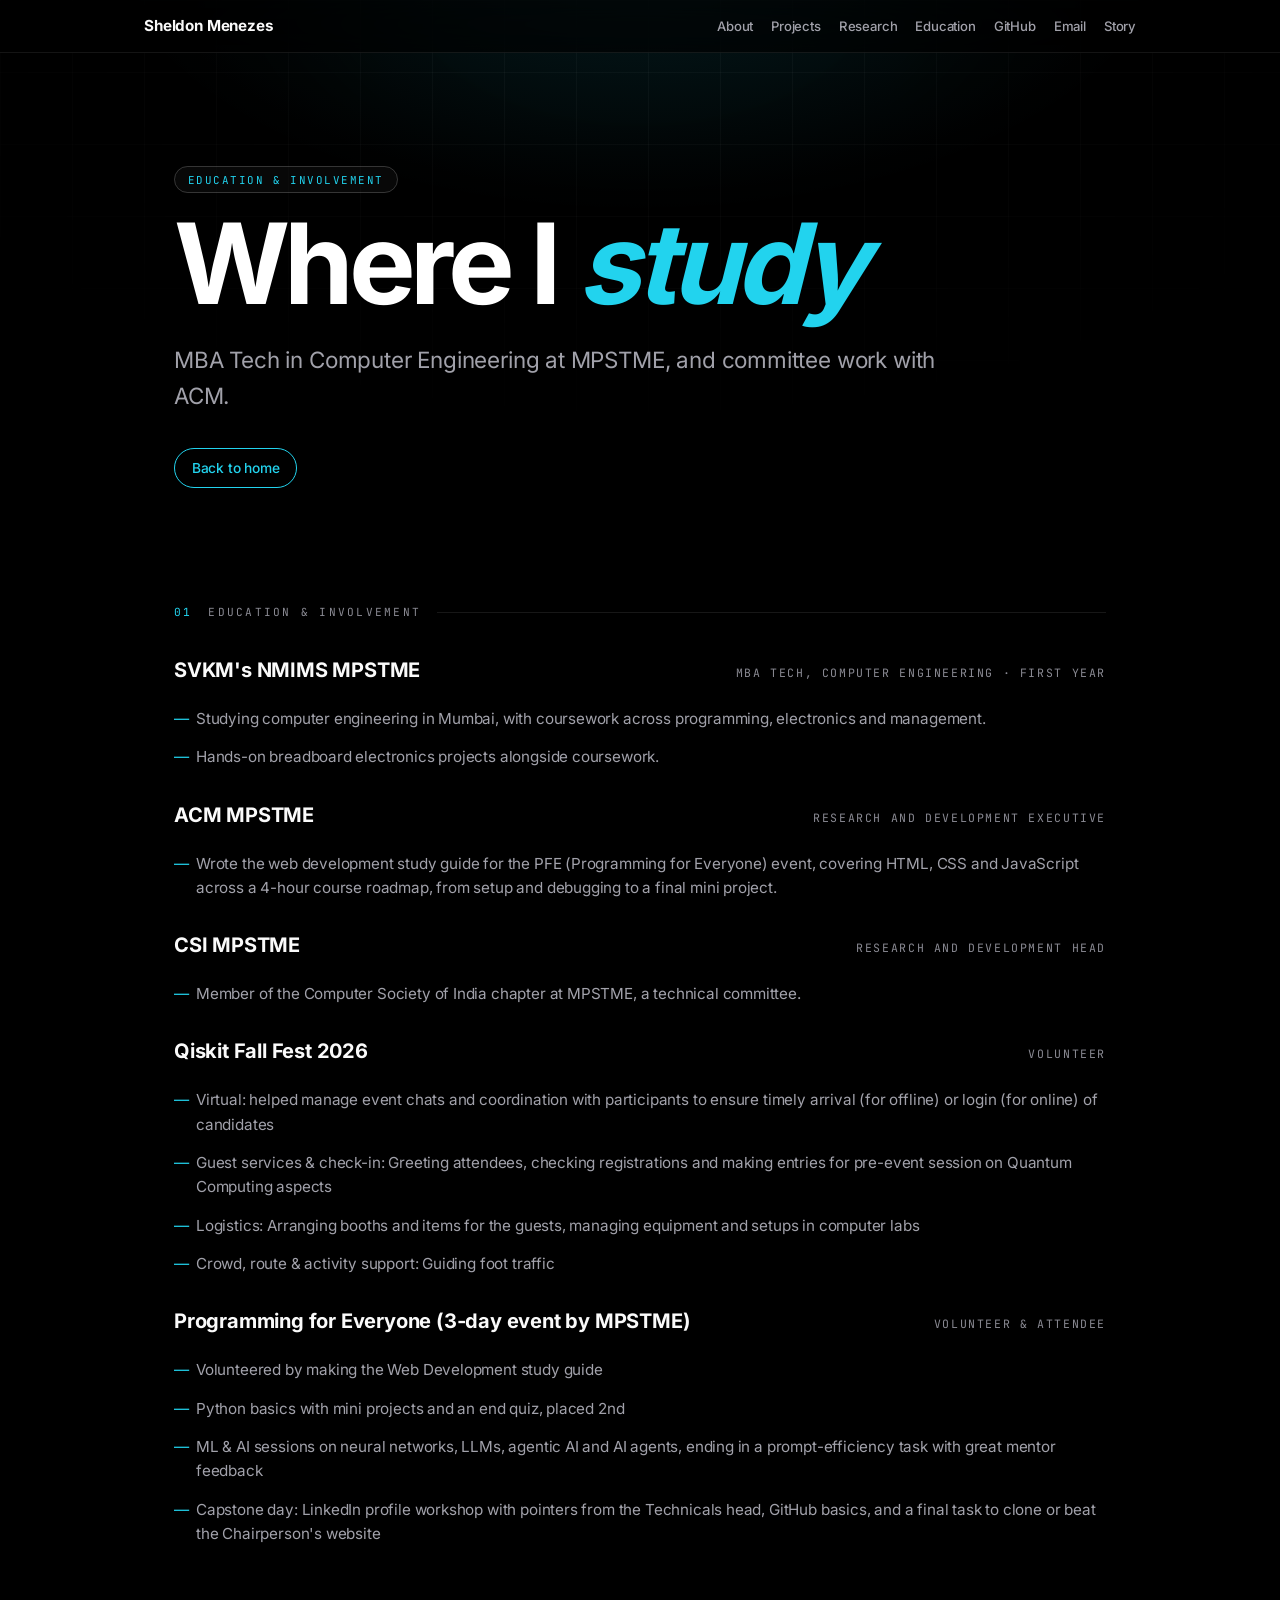
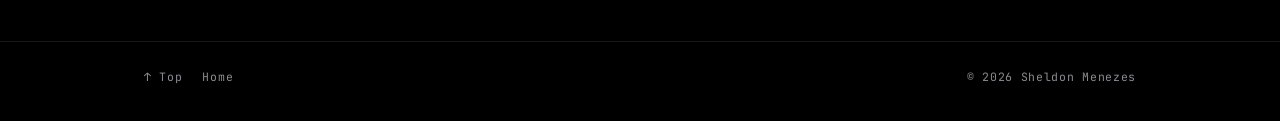
==== commit f36a5686: "Update education.html" ====
--- a/education.html
+++ b/education.html
@@ -31,7 +31,9 @@
 <div class="xp-head"><h3>CSI MPSTME</h3><span class="role">Research and Development head</span></div>
 <div class="xp"><ul><li>Member of the Computer Society of India chapter at MPSTME, a technical committee.</li></ul></div>
 <div class="xp-head"><h3>Qiskit Fall Fest 2026</h3><span class="role">Volunteer</span></div>
-<div class="xp"><ul><li>Virtual: helped manage event chats and coordination with participants to ensure timely arrival (for offline) or login (for online) of candidates</li><li>Guest services &amp; check-in: Greeting attendees, checking registrations and making entries for pre-event session on Quantum Computing aspects</li><li>Logistics: Arranging booths and items for the guests, managing equipment and setups in computer labs</li><li>Crowd, route &amp; activity support: Guiding foot traffic</li></ul></div></section>
+<div class="xp"><ul><li>Virtual: helped manage event chats and coordination with participants to ensure timely arrival (for offline) or login (for online) of candidates</li><li>Guest services &amp; check-in: Greeting attendees, checking registrations and making entries for pre-event session on Quantum Computing aspects</li><li>Logistics: Arranging booths and items for the guests, managing equipment and setups in computer labs</li><li>Crowd, route &amp; activity support: Guiding foot traffic</li></ul></div>
+<div class="xp-head"><h3>Programming for Everyone (3-day event by MPSTME)</h3><span class="role">Volunteer &amp; Attendee</span></div>
+<div class="xp"><ul><li>Volunteered by making the Web Development study guide</li><li>Python basics with mini projects and an end quiz, placed 2nd</li><li>ML &amp; AI sessions on neural networks, LLMs, agentic AI and AI agents, ending in a prompt-efficiency task with great mentor feedback</li><li>Capstone day: LinkedIn profile workshop with pointers from the Technicals head, GitHub basics, and a final task to clone or beat the Chairperson's website</li></ul></div></section>
 </main>
 <footer><div class="wrap-wide foot-inner"><div class="foot-left"><a href="#top">↑ Top</a><a href="index.html">Home</a></div><span>© 2026 Sheldon Menezes</span></div></footer>
 <script>window.va = window.va || function () { (window.vaq = window.vaq || []).push(arguments); };</script>
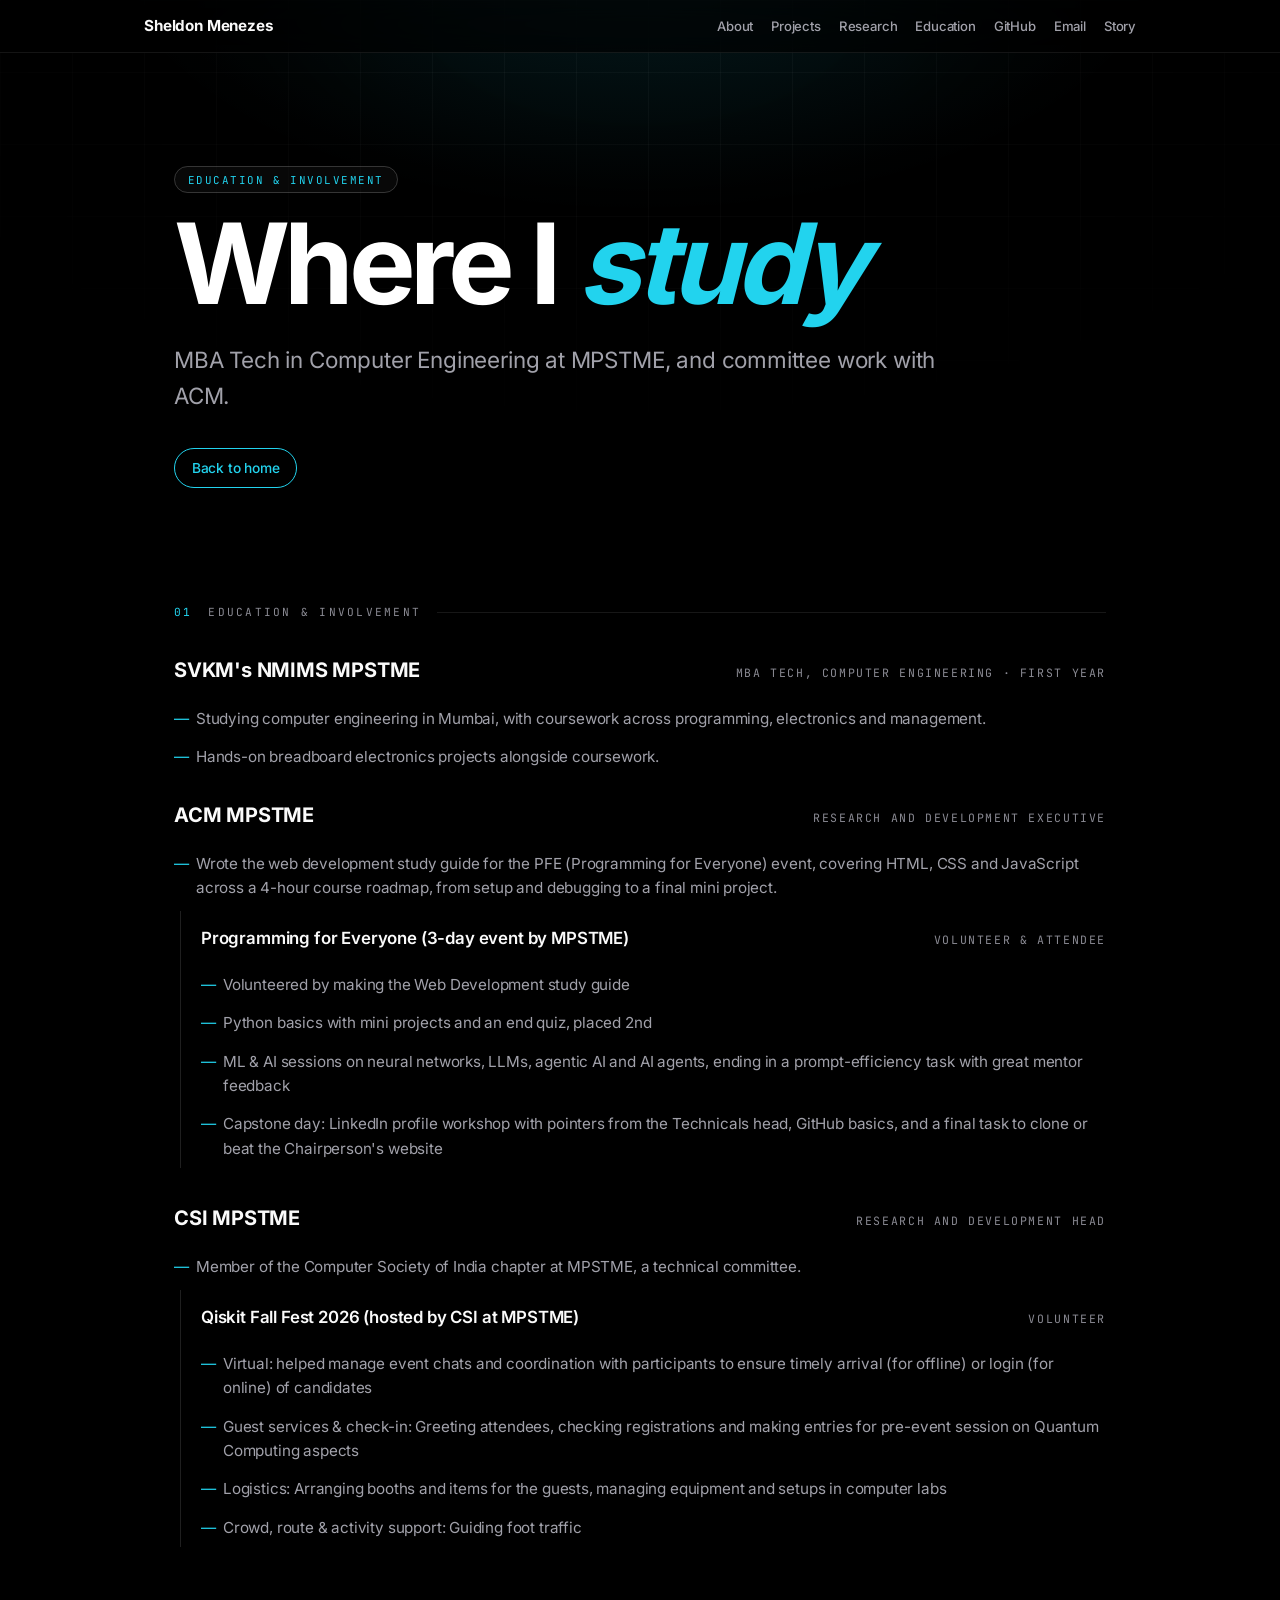
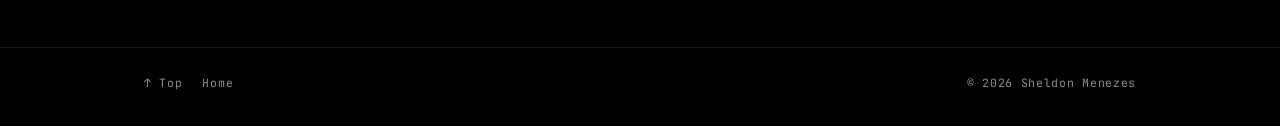
==== commit 11a1a1ba: "Update education.html" ====
--- a/education.html
+++ b/education.html
@@ -28,12 +28,16 @@
 <div class="xp"><ul><li>Studying computer engineering in Mumbai, with coursework across programming, electronics and management.</li><li>Hands-on breadboard electronics projects alongside coursework.</li></ul></div>
 <div class="xp-head"><h3>ACM MPSTME</h3><span class="role">Research and Development executive</span></div>
 <div class="xp"><ul><li>Wrote the web development study guide for the PFE (Programming for Everyone) event, covering HTML, CSS and JavaScript across a 4-hour course roadmap, from setup and debugging to a final mini project.</li></ul></div>
+<div class="sub">
+<div class="xp-head"><h3>Programming for Everyone (3-day event by MPSTME)</h3><span class="role">Volunteer &amp; Attendee</span></div>
+<div class="xp"><ul><li>Volunteered by making the Web Development study guide</li><li>Python basics with mini projects and an end quiz, placed 2nd</li><li>ML &amp; AI sessions on neural networks, LLMs, agentic AI and AI agents, ending in a prompt-efficiency task with great mentor feedback</li><li>Capstone day: LinkedIn profile workshop with pointers from the Technicals head, GitHub basics, and a final task to clone or beat the Chairperson's website</li></ul></div>
+</div>
 <div class="xp-head"><h3>CSI MPSTME</h3><span class="role">Research and Development head</span></div>
 <div class="xp"><ul><li>Member of the Computer Society of India chapter at MPSTME, a technical committee.</li></ul></div>
-<div class="xp-head"><h3>Qiskit Fall Fest 2026</h3><span class="role">Volunteer</span></div>
+<div class="sub">
+<div class="xp-head"><h3>Qiskit Fall Fest 2026 (hosted by CSI at MPSTME)</h3><span class="role">Volunteer</span></div>
 <div class="xp"><ul><li>Virtual: helped manage event chats and coordination with participants to ensure timely arrival (for offline) or login (for online) of candidates</li><li>Guest services &amp; check-in: Greeting attendees, checking registrations and making entries for pre-event session on Quantum Computing aspects</li><li>Logistics: Arranging booths and items for the guests, managing equipment and setups in computer labs</li><li>Crowd, route &amp; activity support: Guiding foot traffic</li></ul></div>
-<div class="xp-head"><h3>Programming for Everyone (3-day event by MPSTME)</h3><span class="role">Volunteer &amp; Attendee</span></div>
-<div class="xp"><ul><li>Volunteered by making the Web Development study guide</li><li>Python basics with mini projects and an end quiz, placed 2nd</li><li>ML &amp; AI sessions on neural networks, LLMs, agentic AI and AI agents, ending in a prompt-efficiency task with great mentor feedback</li><li>Capstone day: LinkedIn profile workshop with pointers from the Technicals head, GitHub basics, and a final task to clone or beat the Chairperson's website</li></ul></div></section>
+</div></section>
 </main>
 <footer><div class="wrap-wide foot-inner"><div class="foot-left"><a href="#top">↑ Top</a><a href="index.html">Home</a></div><span>© 2026 Sheldon Menezes</span></div></footer>
 <script>window.va = window.va || function () { (window.vaq = window.vaq || []).push(arguments); };</script>
--- a/vercel.css
+++ b/vercel.css
@@ -31,3 +31,7 @@
 @media (prefers-reduced-motion:reduce){.hero-in,.vr{animation:none;transition:none;opacity:1;transform:none;filter:none}}
 .hero h1 .sur{background:none;-webkit-background-clip:initial;background-clip:initial;-webkit-text-fill-color:#fff;color:#fff;filter:none}
 /* scrollytelling mode entry */
+/* events nested under a committee */
+.sub{margin:4px 0 12px 6px;padding-left:20px;border-left:1px solid #ffffff1f}
+.sub .xp-head{padding-top:14px}
+.sub .xp-head h3{font-size:1.05rem;font-weight:600}
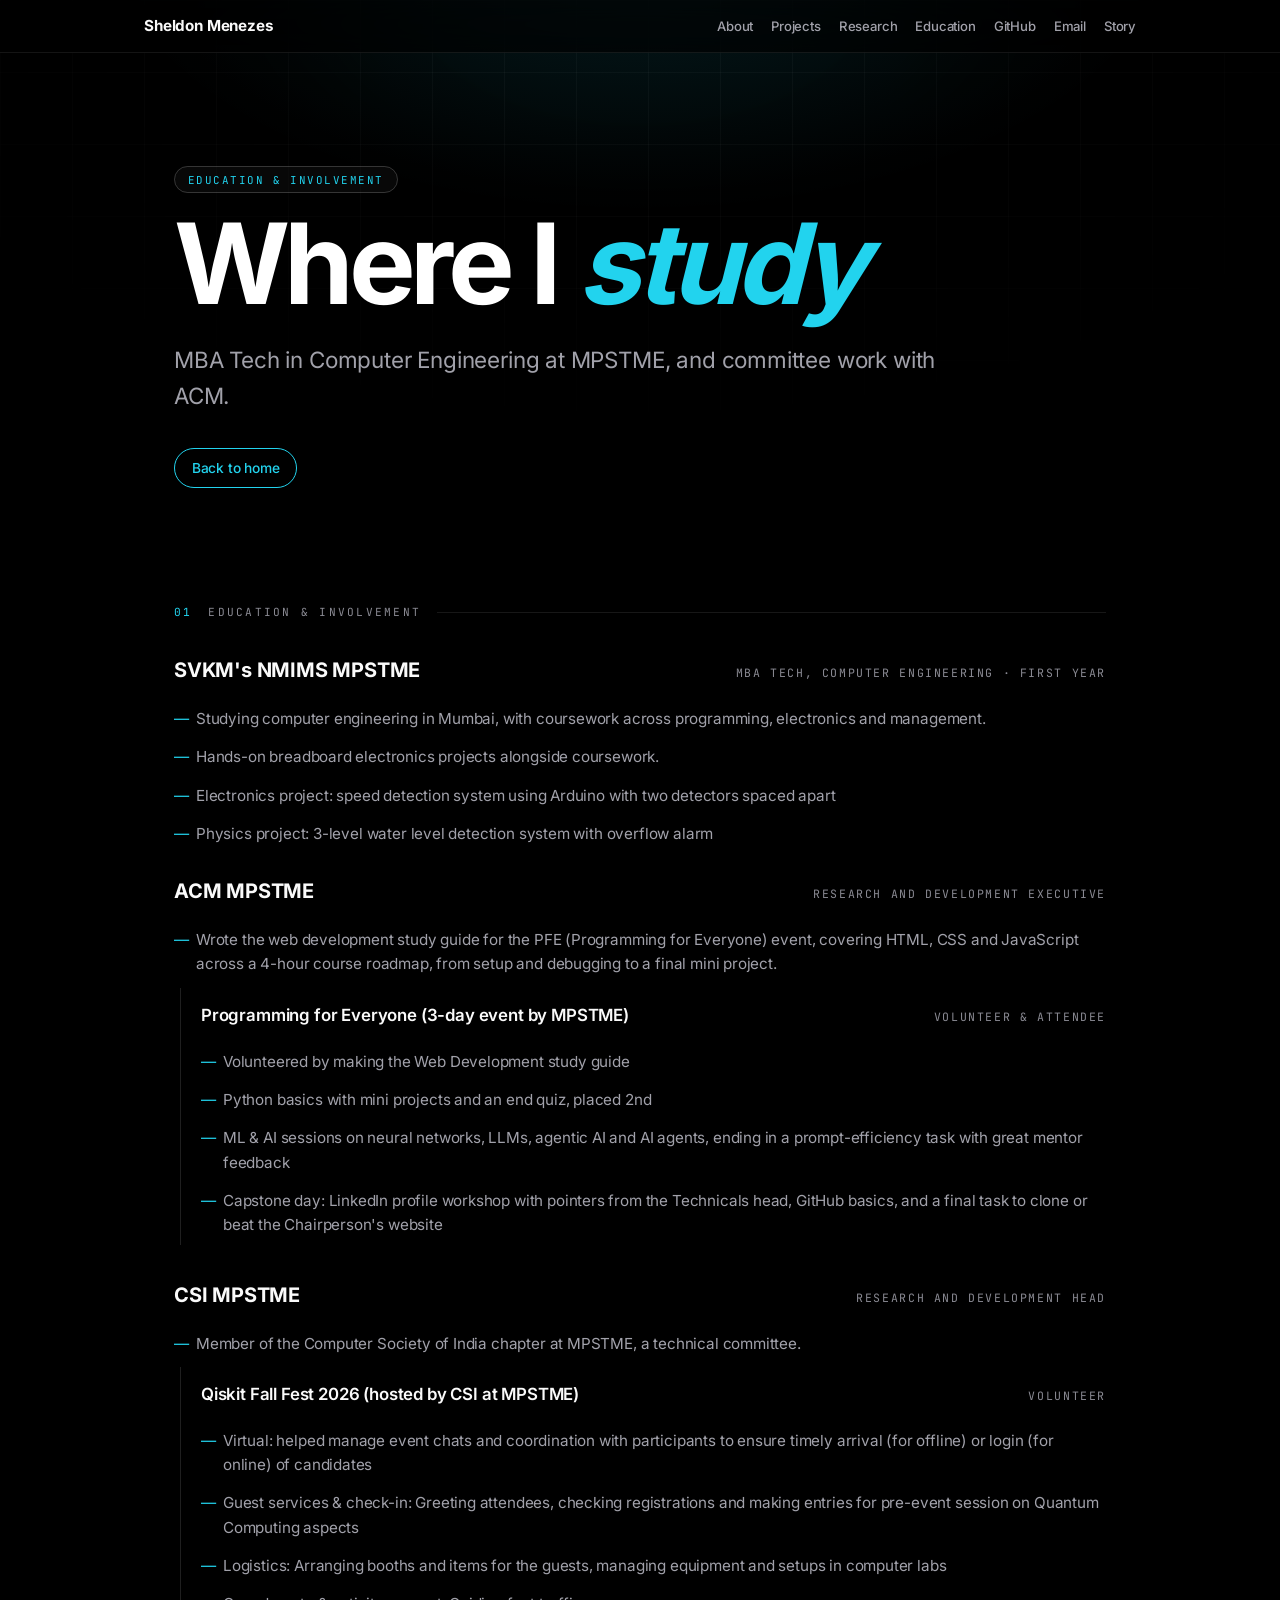
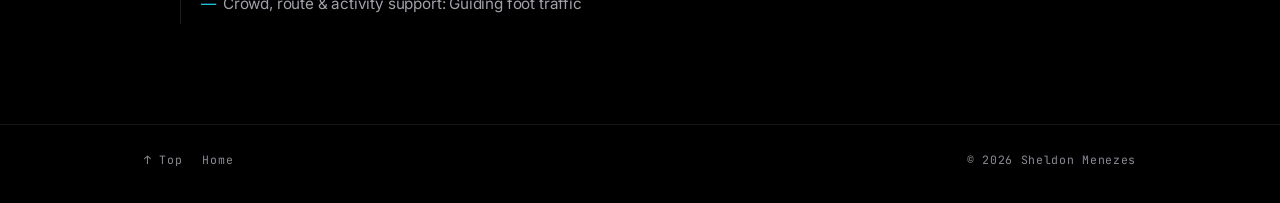
==== commit 373582a0: "Update education.html" ====
--- a/education.html
+++ b/education.html
@@ -25,7 +25,7 @@
 <main class="home wrap">
 <section id="education"><h2 class="label reveal">Education &amp; involvement</h2>
 <div class="xp-head"><h3>SVKM's NMIMS MPSTME</h3><span class="role">MBA Tech, Computer Engineering · First year</span></div>
-<div class="xp"><ul><li>Studying computer engineering in Mumbai, with coursework across programming, electronics and management.</li><li>Hands-on breadboard electronics projects alongside coursework.</li></ul></div>
+<div class="xp"><ul><li>Studying computer engineering in Mumbai, with coursework across programming, electronics and management.</li><li>Hands-on breadboard electronics projects alongside coursework.</li><li>Electronics project: speed detection system using Arduino with two detectors spaced apart</li><li>Physics project: 3-level water level detection system with overflow alarm</li></ul></div>
 <div class="xp-head"><h3>ACM MPSTME</h3><span class="role">Research and Development executive</span></div>
 <div class="xp"><ul><li>Wrote the web development study guide for the PFE (Programming for Everyone) event, covering HTML, CSS and JavaScript across a 4-hour course roadmap, from setup and debugging to a final mini project.</li></ul></div>
 <div class="sub">
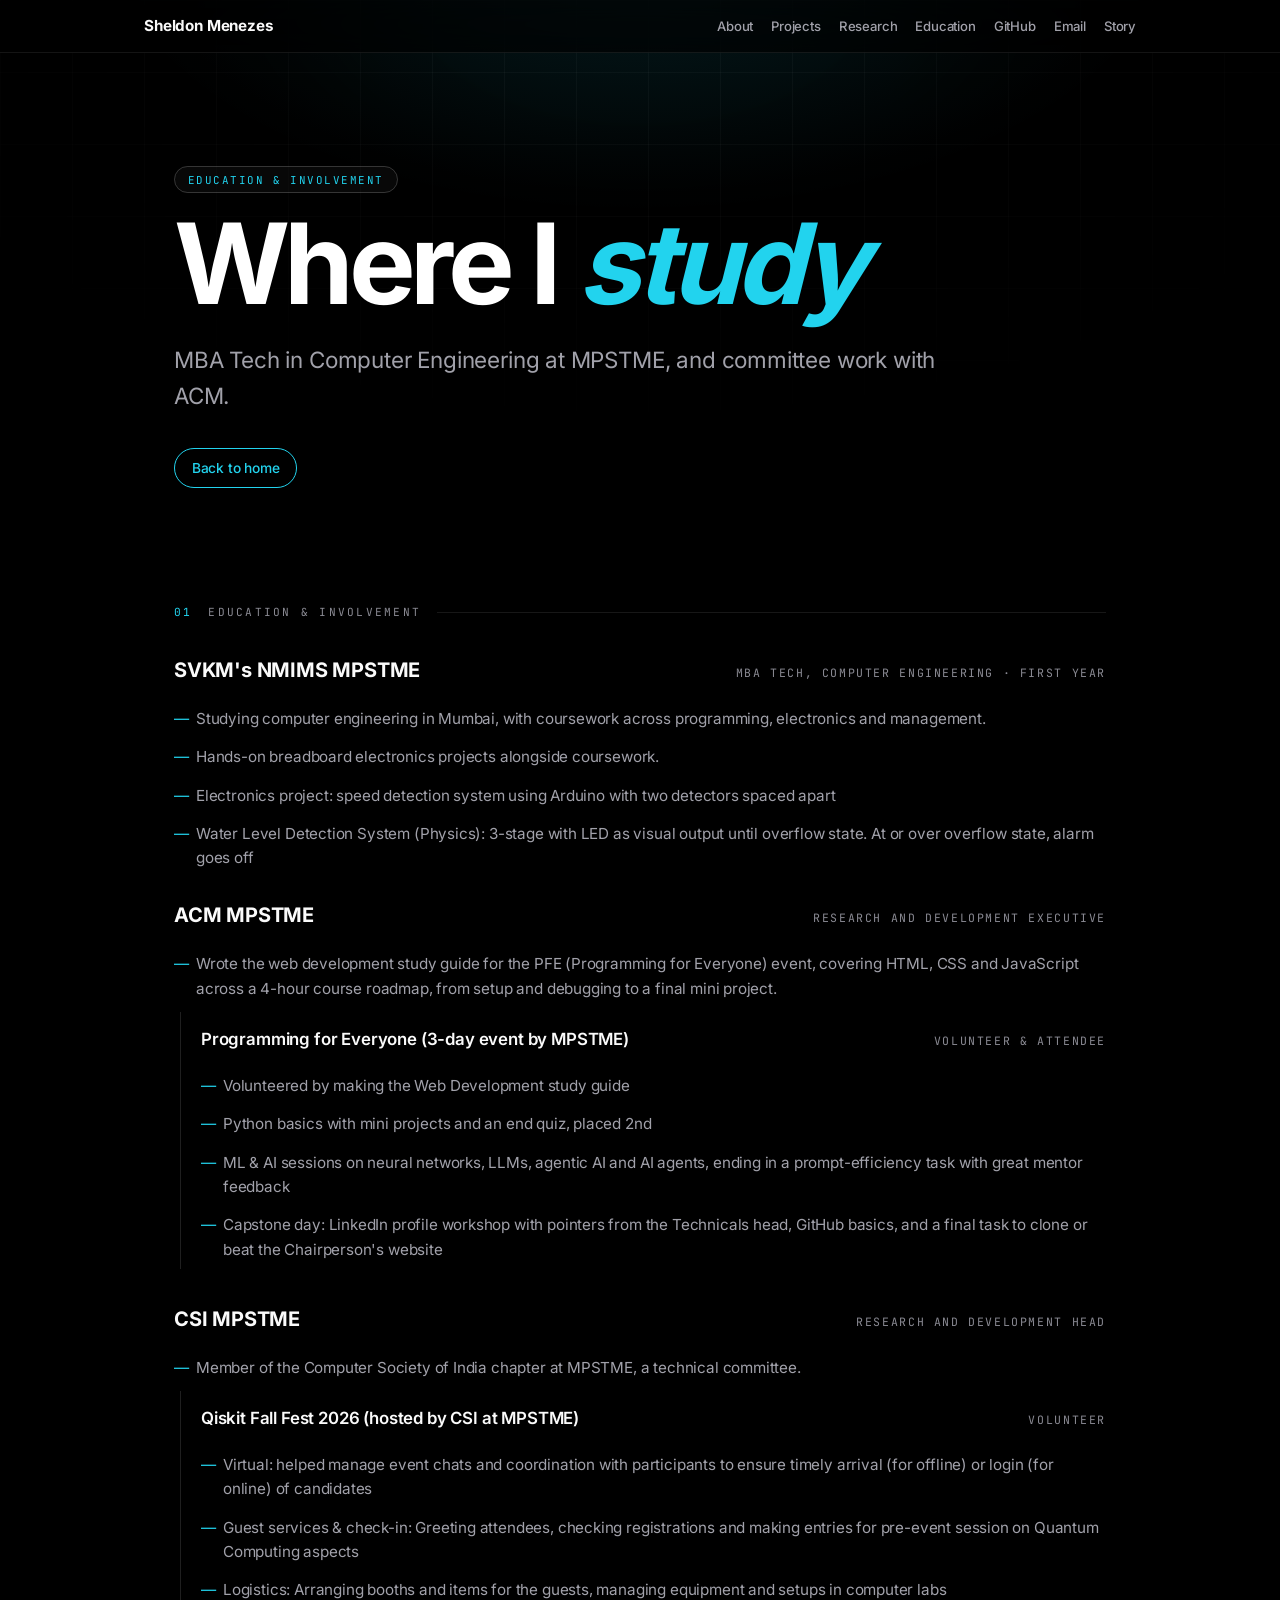
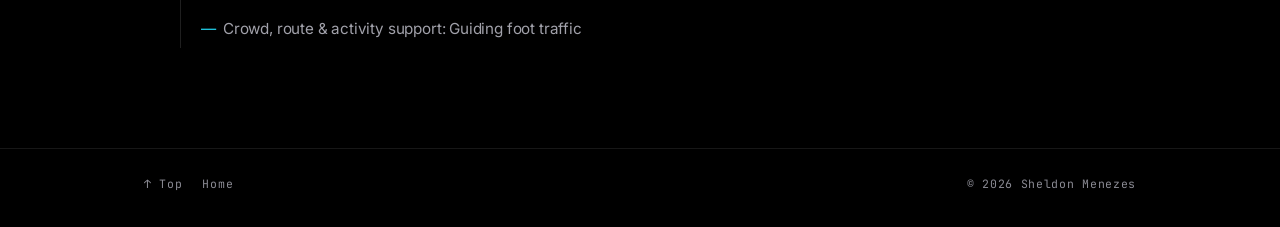
==== commit ac6570f7: "Update education.html" ====
--- a/education.html
+++ b/education.html
@@ -25,7 +25,7 @@
 <main class="home wrap">
 <section id="education"><h2 class="label reveal">Education &amp; involvement</h2>
 <div class="xp-head"><h3>SVKM's NMIMS MPSTME</h3><span class="role">MBA Tech, Computer Engineering · First year</span></div>
-<div class="xp"><ul><li>Studying computer engineering in Mumbai, with coursework across programming, electronics and management.</li><li>Hands-on breadboard electronics projects alongside coursework.</li><li>Electronics project: speed detection system using Arduino with two detectors spaced apart</li><li>Physics project: 3-level water level detection system with overflow alarm</li></ul></div>
+<div class="xp"><ul><li>Studying computer engineering in Mumbai, with coursework across programming, electronics and management.</li><li>Hands-on breadboard electronics projects alongside coursework.</li><li>Electronics project: speed detection system using Arduino with two detectors spaced apart</li><li>Water Level Detection System (Physics): 3-stage with LED as visual output until overflow state. At or over overflow state, alarm goes off</li></ul></div>
 <div class="xp-head"><h3>ACM MPSTME</h3><span class="role">Research and Development executive</span></div>
 <div class="xp"><ul><li>Wrote the web development study guide for the PFE (Programming for Everyone) event, covering HTML, CSS and JavaScript across a 4-hour course roadmap, from setup and debugging to a final mini project.</li></ul></div>
 <div class="sub">
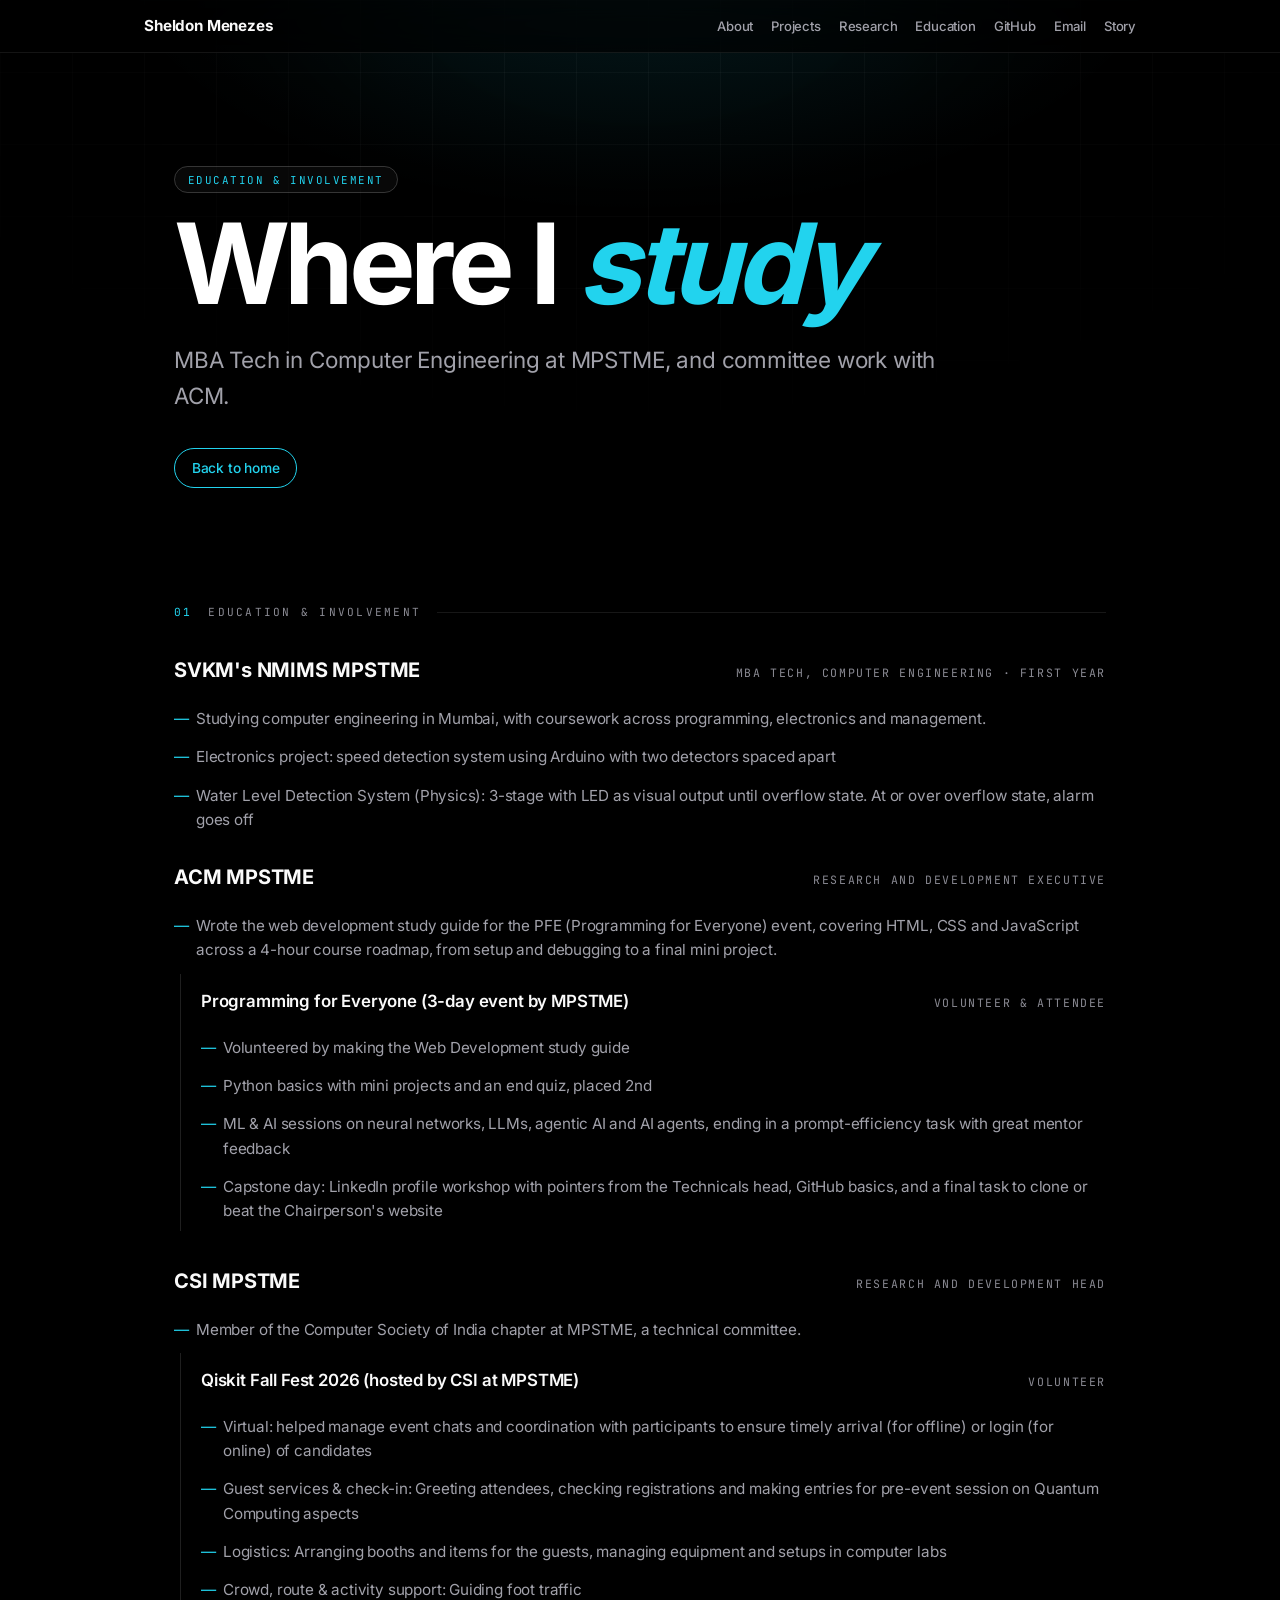
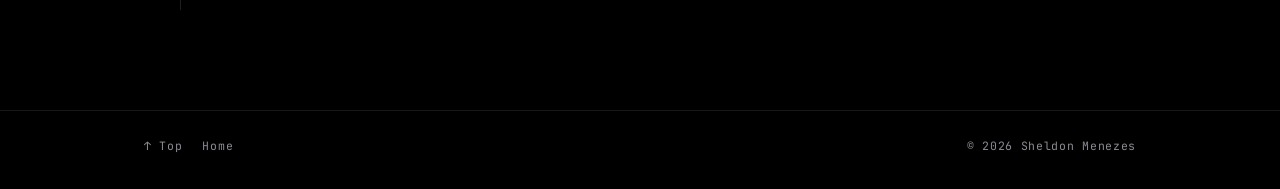
==== commit 6fa8acd0: "Update education.html" ====
--- a/education.html
+++ b/education.html
@@ -25,7 +25,7 @@
 <main class="home wrap">
 <section id="education"><h2 class="label reveal">Education &amp; involvement</h2>
 <div class="xp-head"><h3>SVKM's NMIMS MPSTME</h3><span class="role">MBA Tech, Computer Engineering · First year</span></div>
-<div class="xp"><ul><li>Studying computer engineering in Mumbai, with coursework across programming, electronics and management.</li><li>Hands-on breadboard electronics projects alongside coursework.</li><li>Electronics project: speed detection system using Arduino with two detectors spaced apart</li><li>Water Level Detection System (Physics): 3-stage with LED as visual output until overflow state. At or over overflow state, alarm goes off</li></ul></div>
+<div class="xp"><ul><li>Studying computer engineering in Mumbai, with coursework across programming, electronics and management.</li><li>Electronics project: speed detection system using Arduino with two detectors spaced apart</li><li>Water Level Detection System (Physics): 3-stage with LED as visual output until overflow state. At or over overflow state, alarm goes off</li></ul></div>
 <div class="xp-head"><h3>ACM MPSTME</h3><span class="role">Research and Development executive</span></div>
 <div class="xp"><ul><li>Wrote the web development study guide for the PFE (Programming for Everyone) event, covering HTML, CSS and JavaScript across a 4-hour course roadmap, from setup and debugging to a final mini project.</li></ul></div>
 <div class="sub">
--- a/vercel.css
+++ b/vercel.css
@@ -35,3 +35,9 @@
 .sub{margin:4px 0 12px 6px;padding-left:20px;border-left:1px solid #ffffff1f}
 .sub .xp-head{padding-top:14px}
 .sub .xp-head h3{font-size:1.05rem;font-weight:600}
+/* themed scrollbar */
+html{scrollbar-width:thin;scrollbar-color:#22d3ee47 #0c0f0d}
+::-webkit-scrollbar{width:10px;height:10px}
+::-webkit-scrollbar-track{background:#0c0f0d}
+::-webkit-scrollbar-thumb{background:#22d3ee40;border-radius:8px;border:2px solid #0c0f0d}
+::-webkit-scrollbar-thumb:hover{background:#22d3ee80}
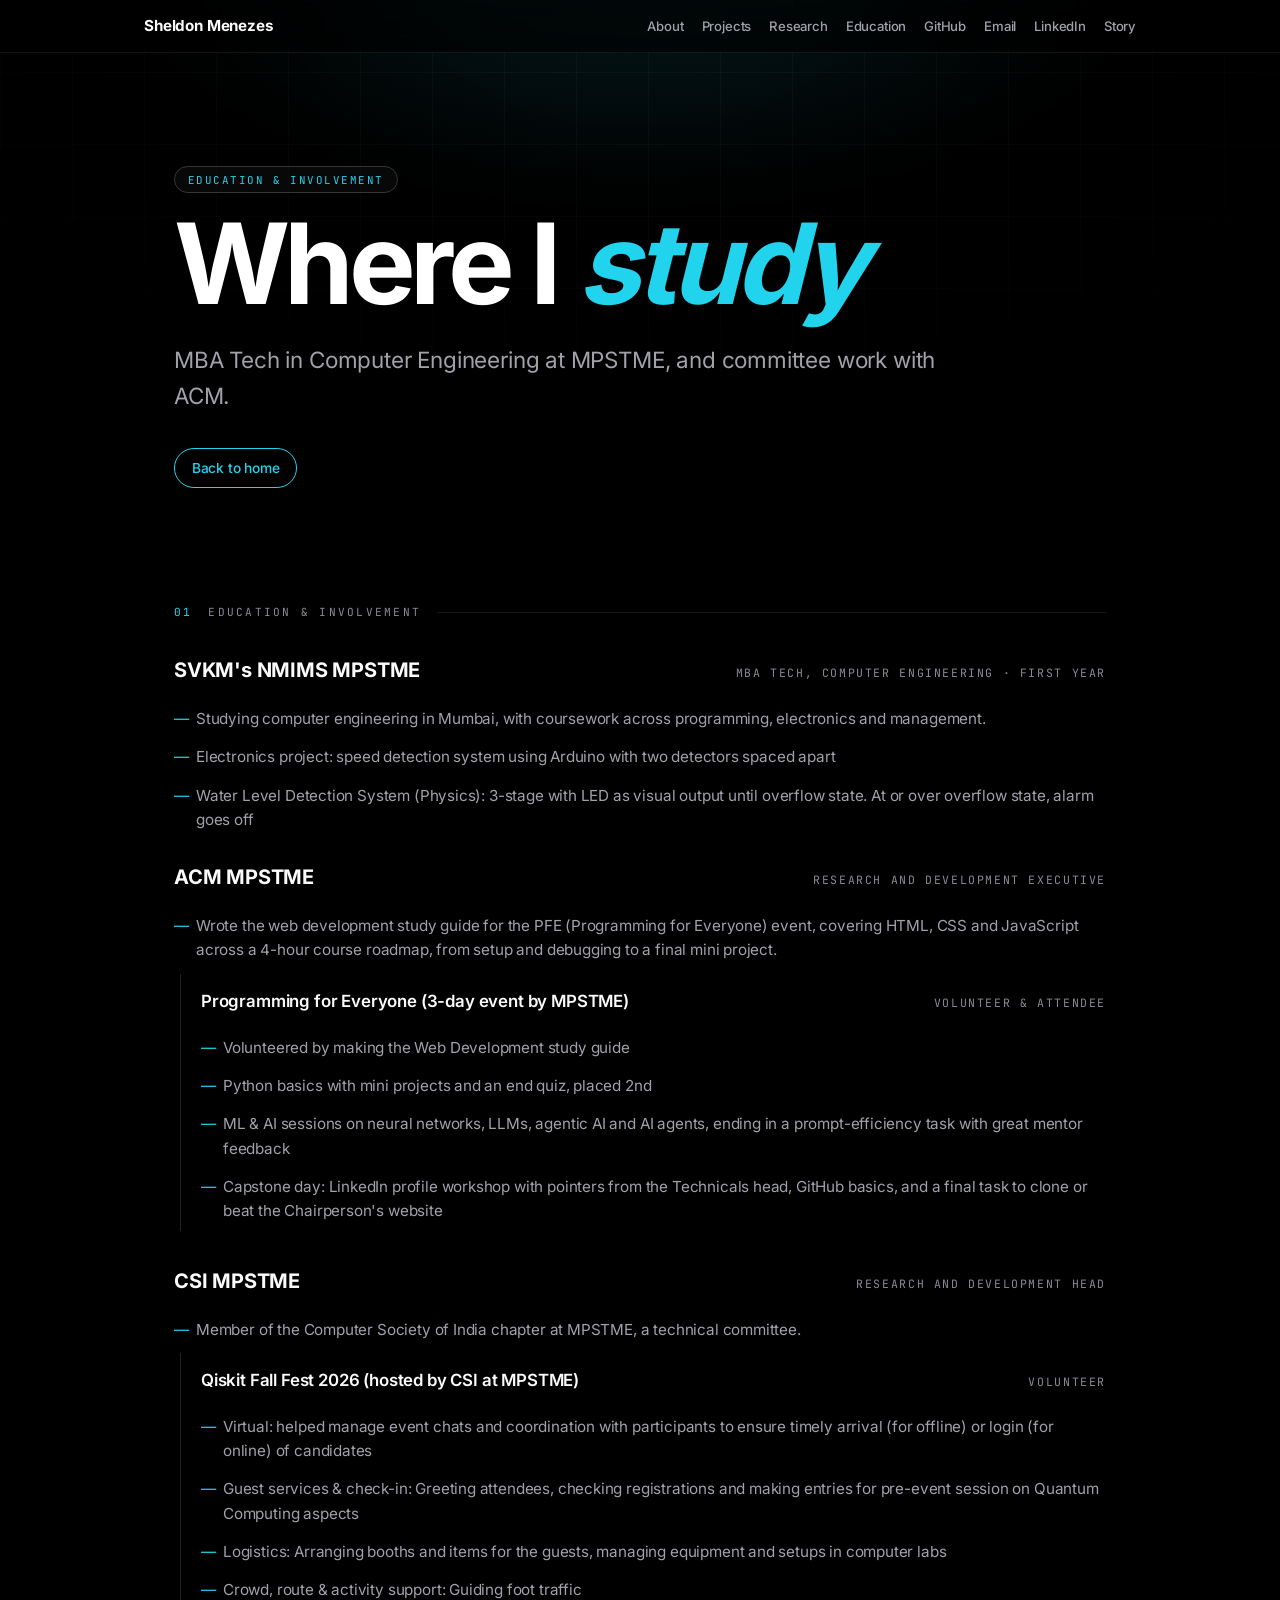
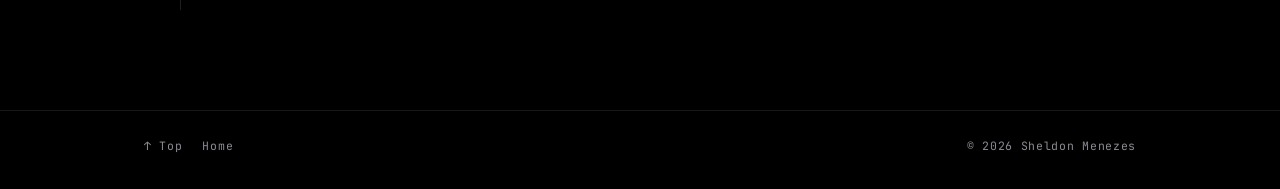
==== commit f3765971: "Update education.html" ====
--- a/education.html
+++ b/education.html
@@ -20,7 +20,7 @@
 <link rel="stylesheet" href="vercel.css">
 </head>
 <body id="top">
-<nav><div class="nav-inner"><a class="wordmark" href="index.html">Sheldon Menezes</a><div class="nav-links"><a href="index.html">About</a><a href="projects.html">Projects</a><a href="research.html">Research</a><a href="education.html">Education</a><a href="https://github.com/BrightShadow0">GitHub</a><a href="mailto:turingtestdummy1@gmail.com">Email</a><a class="story-toggle" href="story.html" title="Scrollytelling mode">Story</a></div></div></nav>
+<nav><div class="nav-inner"><a class="wordmark" href="index.html">Sheldon Menezes</a><div class="nav-links"><a href="index.html">About</a><a href="projects.html">Projects</a><a href="research.html">Research</a><a href="education.html">Education</a><a href="https://github.com/BrightShadow0">GitHub</a><a href="mailto:turingtestdummy1@gmail.com">Email</a><a href="https://www.linkedin.com/in/sheldon-menezes/" target="_blank" rel="noopener noreferrer">LinkedIn</a><a class="story-toggle" href="story.html" title="Scrollytelling mode">Story</a></div></div></nav>
 <header class="hero wrap"><div><p class="kicker hero-in"><span>EDUCATION &amp; INVOLVEMENT</span></p><h1 class="hero-in" style="--d:.08s">Where I <em>study</em></h1><p class="tagline hero-in" style="--d:.16s">MBA Tech in Computer Engineering at MPSTME, and committee work with ACM.</p><ul class="quick hero-in" style="--d:.24s"><li><a class="primary" href="index.html">Back to home</a></li></ul></div></header>
 <main class="home wrap">
 <section id="education"><h2 class="label reveal">Education &amp; involvement</h2>
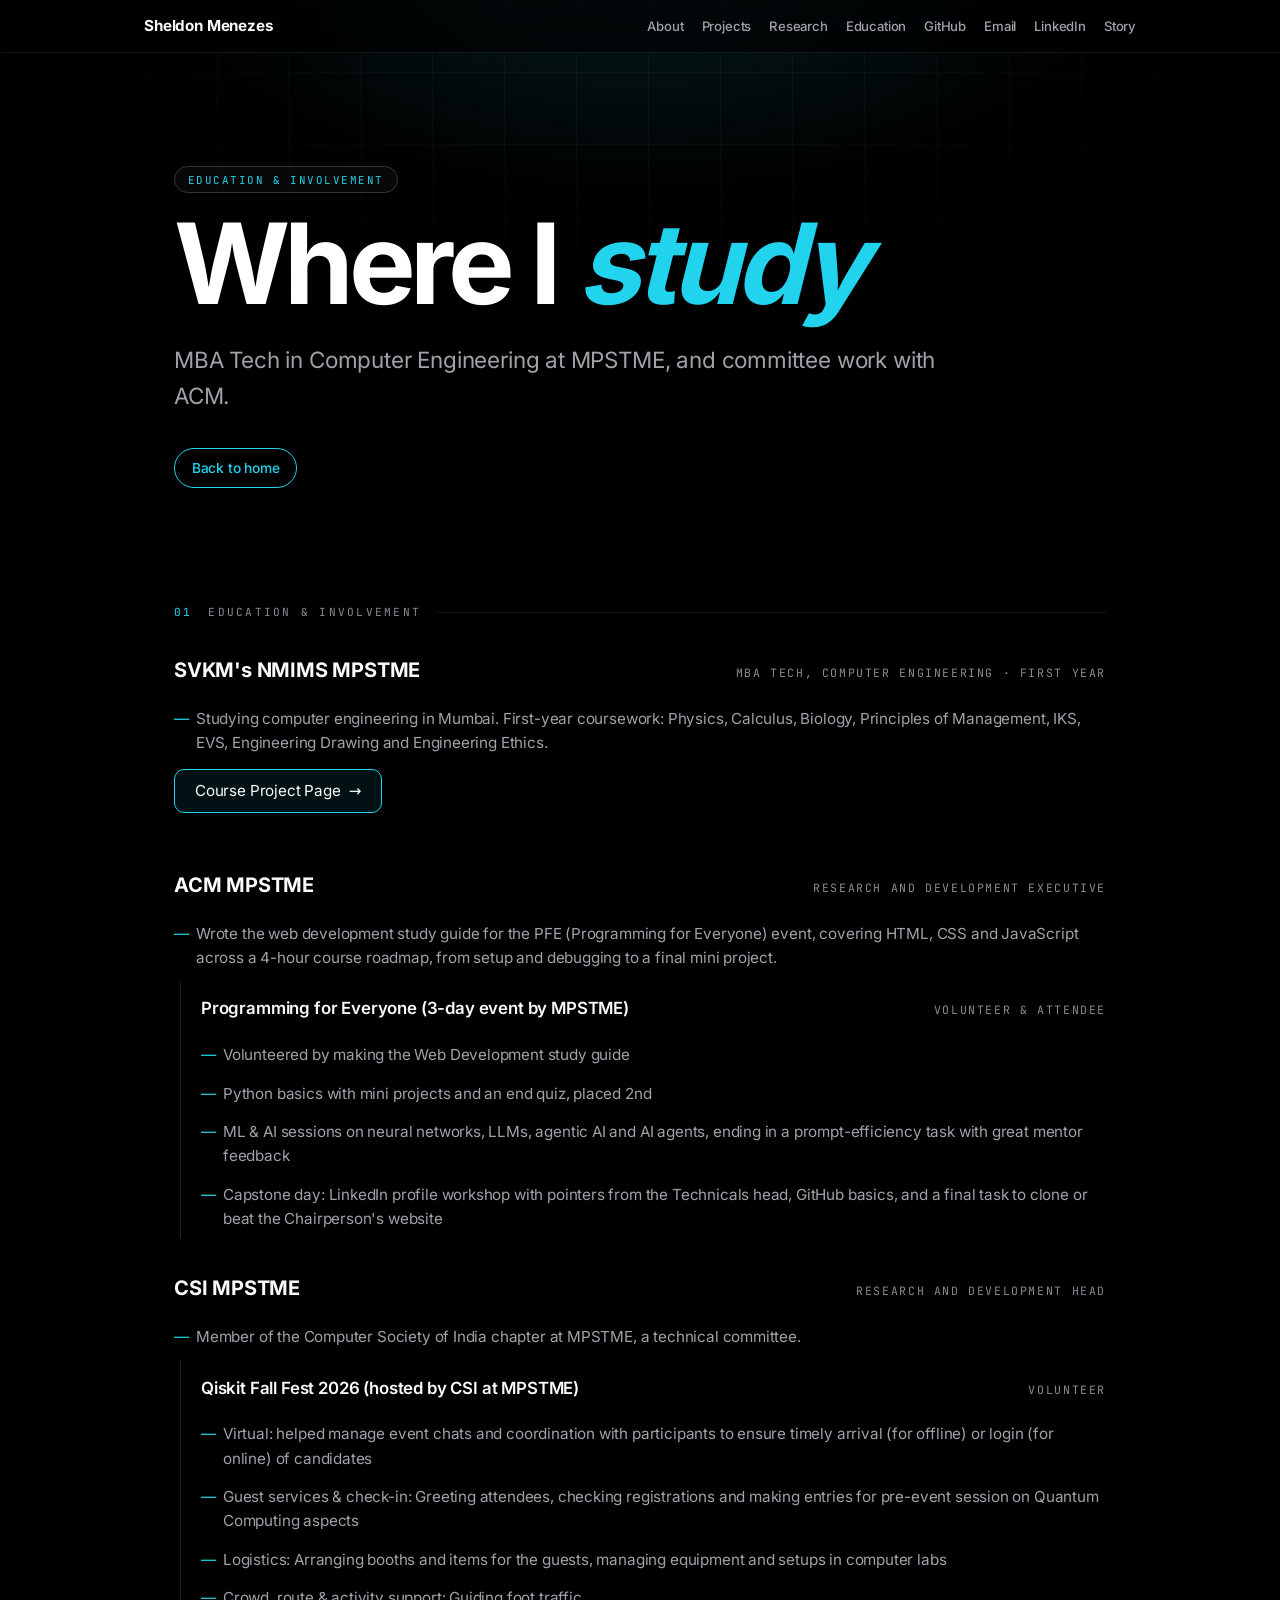
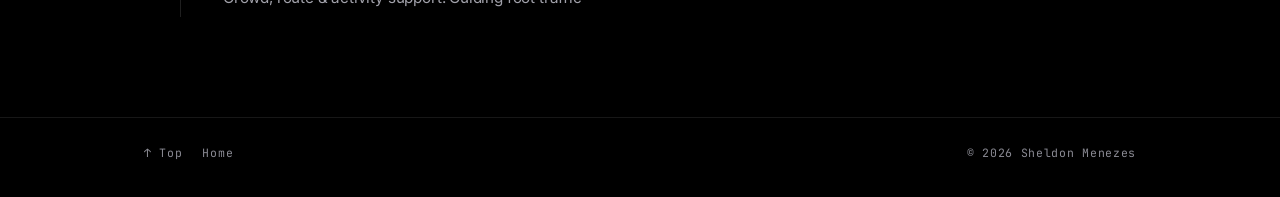
==== commit cdd1d3b5: "Update education.html" ====
--- a/education.html
+++ b/education.html
@@ -25,7 +25,9 @@
 <main class="home wrap">
 <section id="education"><h2 class="label reveal">Education &amp; involvement</h2>
 <div class="xp-head"><h3>SVKM's NMIMS MPSTME</h3><span class="role">MBA Tech, Computer Engineering · First year</span></div>
-<div class="xp"><ul><li>Studying computer engineering in Mumbai, with coursework across programming, electronics and management.</li><li>Electronics project: speed detection system using Arduino with two detectors spaced apart</li><li>Water Level Detection System (Physics): 3-stage with LED as visual output until overflow state. At or over overflow state, alarm goes off</li></ul></div>
+<div class="xp"><ul><li>Studying computer engineering in Mumbai. First-year coursework: Physics, Calculus, Biology, Principles of Management, IKS, EVS, Engineering Drawing and Engineering Ethics.</li></ul></div>
+<p class="cw-link"><a class="primary cp-btn" href="course-projects.html">Course Project Page <span aria-hidden="true">&rarr;</span></a></p>
+<style>.cw-link{margin:6px 0 34px}.cp-btn{display:inline-flex;align-items:center;gap:8px;padding:9px 20px;border:1px solid var(--accent);border-radius:10px;background:#22d3ee14;color:var(--ink);text-decoration:none;font-size:.95rem;transition:background .2s}.cp-btn:hover{background:#22d3ee26}</style>
 <div class="xp-head"><h3>ACM MPSTME</h3><span class="role">Research and Development executive</span></div>
 <div class="xp"><ul><li>Wrote the web development study guide for the PFE (Programming for Everyone) event, covering HTML, CSS and JavaScript across a 4-hour course roadmap, from setup and debugging to a final mini project.</li></ul></div>
 <div class="sub">
--- a/vercel.css
+++ b/vercel.css
@@ -41,3 +41,12 @@
 ::-webkit-scrollbar-track{background:#0c0f0d}
 ::-webkit-scrollbar-thumb{background:#22d3ee40;border-radius:8px;border:2px solid #0c0f0d}
 ::-webkit-scrollbar-thumb:hover{background:#22d3ee80}
+/* polish: keyboard focus ring, larger tap targets on touch, balanced headings */
+a:focus-visible,button:focus-visible,summary:focus-visible{outline:2px solid #22d3ee;outline-offset:3px;border-radius:2px}
+h1,h2,h3{text-wrap:balance}
+@media (pointer:coarse),(max-width:700px){
+  .foot-left a{display:inline-block;padding:.7rem .5rem}
+  footer .foot-left{gap:.25rem;margin-left:-.5rem}
+  .contact-block .cta-btn+.cta-btn{margin-top:.75rem}
+  .row-lg a,.home p a,.research a.row .go{padding-block:.35rem}
+}
